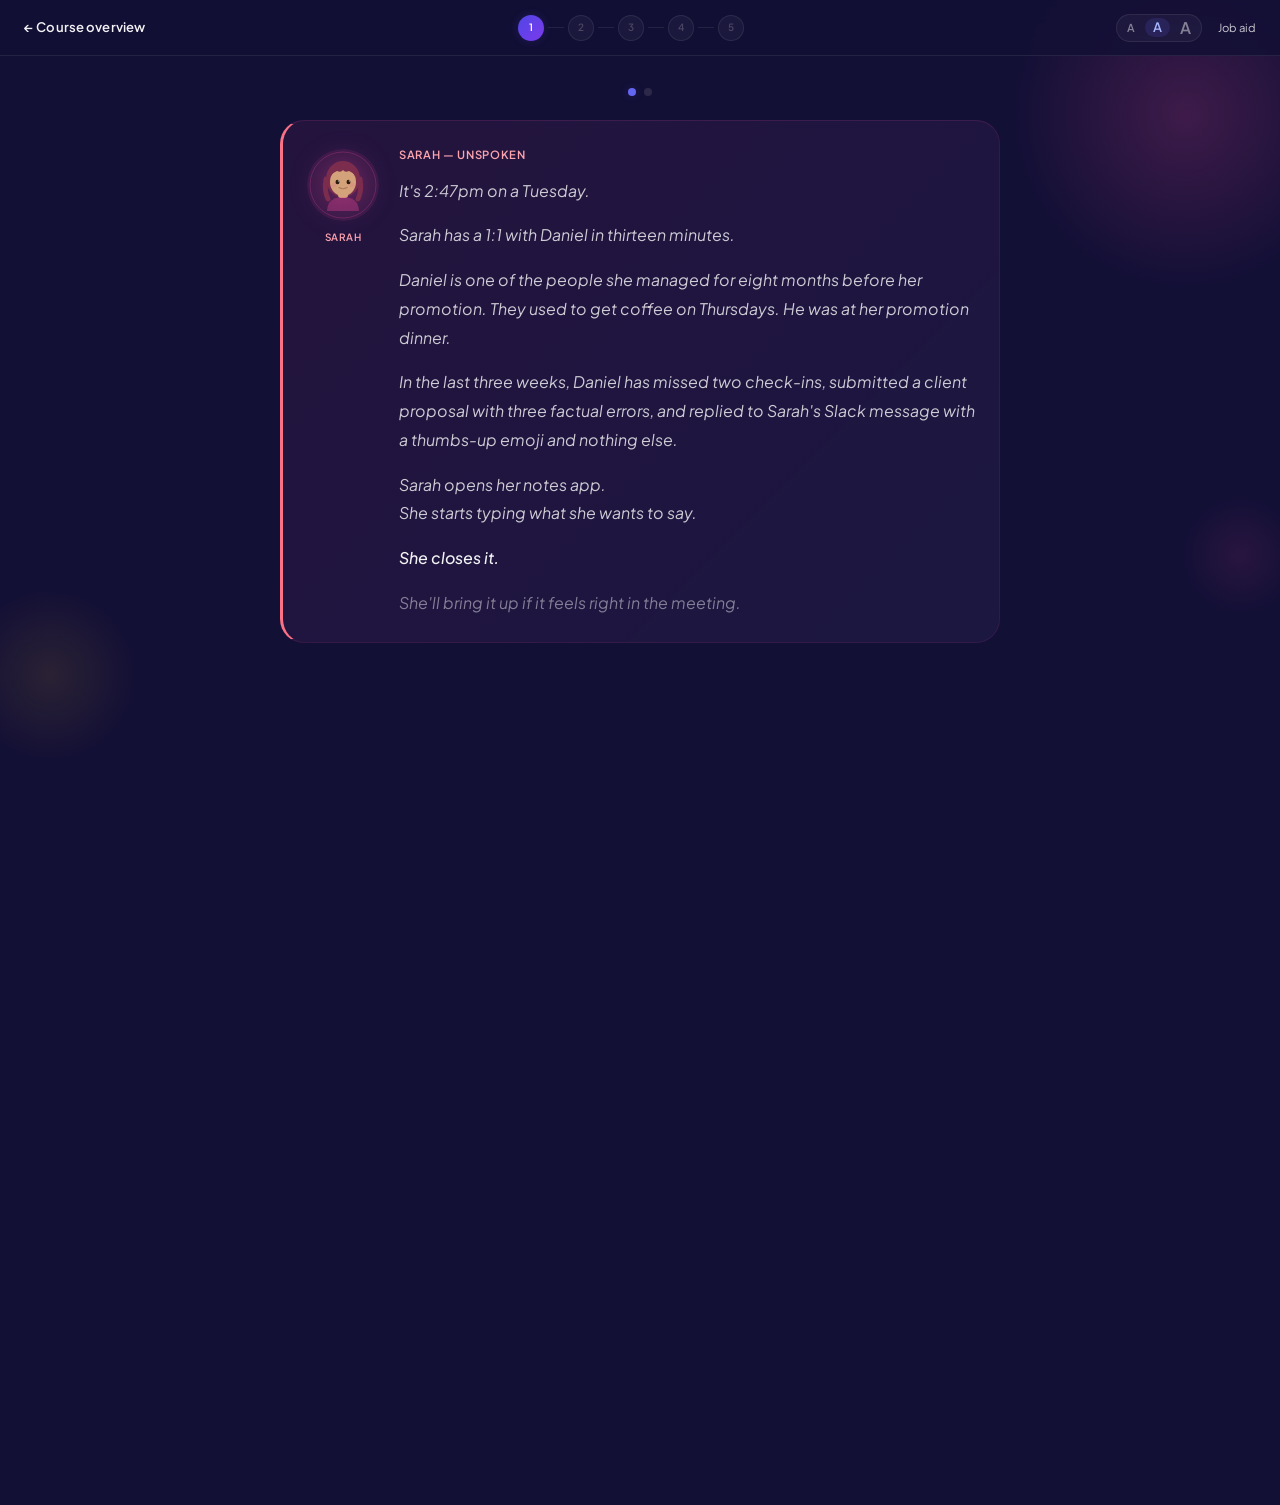
==== stage1.html @ 34601c2c "Initial release — NovaBridge manager course 5-stage e-learning course: The conversation you've been " ====
<!DOCTYPE html>
<html lang="en">
<head>
  <meta charset="UTF-8">
  <meta name="viewport" content="width=device-width, initial-scale=1.0">
  <title>Stage 1 — Recognition · NovaBridge</title>
  <link rel="stylesheet" href="tokens.css">
  <style>
    /* ── Stage 1 layout ── */

    .stage-page {
      position: relative;
      z-index: 1;
      min-height: calc(100vh - var(--nav-height));
      display: flex;
      align-items: center;
      justify-content: center;
      padding: var(--space-8) var(--space-4);
    }

    .stage-container {
      max-width: var(--max-width-course);
      width: 100%;
    }

    /* ── Screens ── */

    .screen { display: none; }
    .screen.active { display: block; }

    /* ── Character scene block ── */

    .char-scene-block {
      display: flex;
      gap: var(--space-5);
      align-items: flex-start;
      margin-bottom: var(--space-8);
    }

    .char-portrait {
      flex-shrink: 0;
      display: flex;
      flex-direction: column;
      align-items: center;
      gap: var(--space-2);
      padding-top: var(--space-1);
    }

    .char-portrait svg {
      filter: drop-shadow(0 0 12px var(--char-glow, rgba(99,102,241,0.3)));
    }

    .char-name-tag {
      font-size: 10px;
      font-weight: var(--weight-semi);
      letter-spacing: 0.06em;
      text-transform: uppercase;
    }

    .char-name-tag--sarah { color: var(--rose-300); }
    .char-name-tag--marcus { color: var(--indigo-300); }
    .char-name-tag--amara { color: var(--cyan-300); }

    .char-scene-text {
      flex: 1;
      min-width: 0;
    }

    /* ── Scene text ── */

    .scene { margin-bottom: var(--space-8); }

    /* ── Narrative card — shared base ── */

    .narrative-card {
      border-radius: var(--radius-lg);
      padding: var(--space-5) var(--space-6);
      margin-bottom: var(--space-8);
    }

    .narrative-card__label {
      display: block;
      font-size: var(--text-xs);
      font-weight: var(--weight-semi);
      letter-spacing: 0.06em;
      text-transform: uppercase;
      margin-bottom: var(--space-3);
    }

    /* ── Interiority — coral accent, italic ── */
    /* When standalone (not on a char-card), apply full coral treatment */

    .narrative-card--interior:not(.char-card) {
      background: rgba(236,72,153,0.06);
      border: 1px solid rgba(236,72,153,0.10);
      border-left: 3px solid var(--rose-400);
    }

    /* When on a char-card, the card already provides background + border */

    .narrative-card--interior .narrative-card__label {
      color: var(--rose-300);
    }

    .narrative-card--interior .char-scene-text p,
    .narrative-card--interior > p {
      font-style: italic;
    }

    /* ── Observed — neutral, no coral ── */

    .narrative-card--observed {
      background: rgba(255,255,255,0.03);
      border: 1px solid rgba(255,255,255,0.06);
      border-left: 3px solid rgba(255,255,255,0.10);
    }

    .narrative-card--observed .narrative-card__label {
      color: var(--text-tertiary);
    }

    .scene p,
    .char-scene-text p {
      font-size: var(--text-base);
      color: var(--text-secondary);
      line-height: var(--leading-loose);
      margin-bottom: var(--space-4);
    }

    .scene p:last-child,
    .char-scene-text p:last-child {
      margin-bottom: 0;
    }

    .scene-break {
      width: 40px;
      height: 1px;
      background: var(--border-default);
      border: none;
      margin: var(--space-8) 0;
    }

    .scene-emphasis {
      color: var(--text-primary) !important;
      font-weight: var(--weight-medium);
    }

    .scene-quiet {
      color: var(--text-tertiary) !important;
      font-style: italic;
    }

    /* ── Narration ── */

    .narration {
      text-align: center;
      padding: var(--space-6) 0;
    }

    .narration p {
      font-size: var(--text-md);
      color: var(--text-primary);
      line-height: var(--leading-base);
      max-width: 620px;
      margin: 0 auto var(--space-4);
    }

    .narration p:last-child { margin-bottom: 0; }
    .narration--secondary p { color: var(--text-secondary); }

    /* ── Button area ── */

    .stage-action {
      text-align: center;
      padding-top: var(--space-6);
    }

    /* ── Bridge narration ── */

    .narration-bridge {
      font-size: var(--text-base);
      color: var(--text-secondary);
      margin-bottom: var(--space-6);
    }

    /* ── Name highlights (color-coded) ── */

    .name-highlight { color: var(--indigo-300); font-weight: var(--weight-medium); }
    .name--sarah  { color: var(--rose-300); }
    .name--marcus { color: var(--indigo-300); }
    .name--amara  { color: var(--cyan-300); }

    /* ── Quote ── */

    .scene-quote {
      color: var(--indigo-300) !important;
      font-style: italic;
      padding-left: var(--space-4);
      border-left: 2px solid var(--border-indigo);
    }

    /* ── Fade-in ── */

    .fade-up {
      opacity: 0;
      transform: translateY(12px);
      transition: opacity 0.6s ease, transform 0.6s ease;
    }

    .fade-up.visible {
      opacity: 1;
      transform: translateY(0);
    }

    /* ── Progress dots ── */

    .stage-progress {
      display: flex;
      align-items: center;
      justify-content: center;
      gap: var(--space-2);
      padding-bottom: var(--space-6);
    }

    .stage-dot {
      width: 8px;
      height: 8px;
      border-radius: 50%;
      background: rgba(255, 255, 255, 0.10);
      transition: all var(--transition-base);
    }

    .stage-dot.active {
      background: var(--indigo-500);
      box-shadow: var(--glow-sm);
    }

    .stage-dot.done {
      background: rgba(99, 102, 241, 0.35);
    }

    /* ── Three portraits row (closing narration) ── */

    .trio-row {
      display: flex;
      justify-content: center;
      gap: var(--space-8);
      padding: var(--space-4) 0 var(--space-2);
    }

    .trio-item {
      display: flex;
      flex-direction: column;
      align-items: center;
      gap: var(--space-2);
    }

    .trio-item svg {
      opacity: 0.85;
    }

    /* ── Indent to align with char-scene-text ── */

    .align-text {
      margin-left: calc(72px + var(--space-5)); /* portrait width + gap */
    }

    /* ── Back button ── */

    .btn-back {
      display: inline-flex;
      align-items: center;
      gap: 6px;
      background: none;
      border: none;
      font-family: var(--font);
      font-size: var(--text-sm);
      color: var(--text-tertiary);
      cursor: pointer;
      padding: 4px 0;
      margin-bottom: var(--space-4);
      transition: color var(--transition-fast);
    }

    .btn-back:hover { color: var(--text-secondary); }

    .btn-back svg {
      width: 16px;
      height: 16px;
      stroke: currentColor;
      fill: none;
      stroke-width: 2;
      stroke-linecap: round;
      stroke-linejoin: round;
    }

    /* ── Responsive ── */

    @media (max-width: 480px) {
      .stage-page {
        align-items: flex-start;
        padding-top: var(--space-6);
      }

      .char-scene-block {
        flex-direction: column;
        align-items: center;
        text-align: left;
      }

      .char-portrait {
        padding-top: 0;
        margin-bottom: var(--space-2);
      }

      .trio-row {
        gap: var(--space-5);
      }

      .trio-item svg {
        width: 52px;
        height: 52px;
      }

      .align-text {
        margin-left: 0;
      }
    }
  </style>
</head>
<body>

  <!-- Background orbs -->
  <div class="bg-orbs" data-stage="1">
    <div class="orb orb-1"></div>
    <div class="orb orb-2"></div>
    <div class="orb orb-3"></div>
  </div>

  <!-- Navigation -->
  <nav class="nav">
    <a href="index.html" class="nav-brand nav-link" style="font-size:var(--text-sm);font-weight:var(--weight-semi);color:var(--text-primary);text-decoration:none;">&larr; Course overview</a>
    <div class="progress-nav">
      <div class="prog-dot prog-dot--active">1</div>
      <div class="prog-line"></div>
      <div class="prog-dot prog-dot--upcoming">2</div>
      <div class="prog-line"></div>
      <div class="prog-dot prog-dot--upcoming">3</div>
      <div class="prog-line"></div>
      <div class="prog-dot prog-dot--upcoming">4</div>
      <div class="prog-line"></div>
      <div class="prog-dot prog-dot--upcoming">5</div>
    </div>
    <div style="display:flex;align-items:center;gap:var(--space-4);">
      <div class="text-toggle">
        <button class="text-toggle-btn text-toggle-btn--sm" data-size="text-sm">A</button>
        <button class="text-toggle-btn text-toggle-btn--md" data-size="text-md">A</button>
        <button class="text-toggle-btn text-toggle-btn--lg" data-size="text-lg">A</button>
      </div>
      <a href="job-aid.html" class="nav-link">Job aid</a>
    </div>
  </nav>

  <!-- SVG definitions (hidden) -->
  <svg xmlns="http://www.w3.org/2000/svg" style="display:none;">
    <defs>
      <!-- Sarah — rose/pink, shoulder-length hair, warm -->
      <symbol id="icon-sarah" viewBox="0 0 72 72">
        <circle cx="36" cy="36" r="36" fill="rgba(236,72,153,0.10)"/>
        <circle cx="36" cy="36" r="33" fill="none" stroke="rgba(236,72,153,0.25)" stroke-width="1"/>
        <!-- Hair back -->
        <ellipse cx="36" cy="30" rx="17" ry="18" fill="#7c2d4e"/>
        <!-- Hair sides flowing down -->
        <path d="M19 30 Q17 42 21 50" stroke="#7c2d4e" stroke-width="5" fill="none" stroke-linecap="round"/>
        <path d="M53 30 Q55 42 51 50" stroke="#7c2d4e" stroke-width="5" fill="none" stroke-linecap="round"/>
        <!-- Neck -->
        <rect x="31" y="43" width="10" height="6" rx="3" fill="#d4a27a"/>
        <!-- Shoulders / top -->
        <path d="M22 54 Q26 48 36 48 Q46 48 50 54 Q52 58 52 62 L20 62 Q20 58 22 54Z" fill="rgba(236,72,153,0.35)"/>
        <!-- Face -->
        <ellipse cx="36" cy="33" rx="13" ry="14" fill="#d4a27a"/>
        <!-- Hair front -->
        <path d="M23 28 Q24 18 36 17 Q48 18 49 28 Q47 24 42 22 Q38 24 36 21 Q34 24 30 22 Q25 24 23 28Z" fill="#7c2d4e"/>
        <!-- Eyes -->
        <ellipse cx="30.5" cy="33" rx="2" ry="2.2" fill="#2d1a0e">
          <animate attributeName="ry" values="2.2;0.3;2.2" dur="4s" repeatCount="indefinite" begin="2s"/>
        </ellipse>
        <ellipse cx="41.5" cy="33" rx="2" ry="2.2" fill="#2d1a0e">
          <animate attributeName="ry" values="2.2;0.3;2.2" dur="4s" repeatCount="indefinite" begin="2s"/>
        </ellipse>
        <!-- Eye shine -->
        <circle cx="31.5" cy="32" r="0.8" fill="rgba(255,255,255,0.6)"/>
        <circle cx="42.5" cy="32" r="0.8" fill="rgba(255,255,255,0.6)"/>
        <!-- Subtle smile -->
        <path d="M32 38.5 Q36 41 40 38.5" stroke="#b07a5a" stroke-width="1.2" fill="none" stroke-linecap="round"/>
        <!-- Slight blush -->
        <circle cx="27" cy="36" r="2.5" fill="rgba(236,72,153,0.15)"/>
        <circle cx="45" cy="36" r="2.5" fill="rgba(236,72,153,0.15)"/>
      </symbol>

      <!-- Marcus — indigo, short hair, angular features -->
      <symbol id="icon-marcus" viewBox="0 0 72 72">
        <circle cx="36" cy="36" r="36" fill="rgba(99,102,241,0.18)"/>
        <circle cx="36" cy="36" r="33" fill="none" stroke="rgba(99,102,241,0.40)" stroke-width="1"/>
        <!-- Hair -->
        <path d="M22 28 Q23 16 36 15 Q49 16 50 28 Q50 24 47 21 Q43 18 36 17 Q29 18 25 21 Q22 24 22 28Z" fill="#2d2260"/>
        <ellipse cx="36" cy="24" rx="15" ry="8" fill="#2d2260"/>
        <!-- Neck -->
        <rect x="31" y="44" width="10" height="6" rx="3" fill="#b8956a"/>
        <!-- Shoulders -->
        <path d="M20 54 Q25 48 36 48 Q47 48 52 54 Q54 58 54 62 L18 62 Q18 58 20 54Z" fill="rgba(99,102,241,0.55)"/>
        <!-- Face -->
        <ellipse cx="36" cy="33" rx="14" ry="14.5" fill="#b8956a"/>
        <!-- Hair overlay -->
        <path d="M22 28 Q23 19 36 18 Q49 19 50 28 L50 25 Q49 17 36 16 Q23 17 22 25Z" fill="#2d2260"/>
        <!-- Eyebrows (thicker, more angular) -->
        <path d="M27 29 L33 28.5" stroke="#2d2260" stroke-width="1.5" stroke-linecap="round"/>
        <path d="M39 28.5 L45 29" stroke="#2d2260" stroke-width="1.5" stroke-linecap="round"/>
        <!-- Eyes -->
        <ellipse cx="30" cy="33" rx="2.2" ry="2.2" fill="#1a1230">
          <animate attributeName="ry" values="2.2;0.3;2.2" dur="5s" repeatCount="indefinite" begin="3s"/>
        </ellipse>
        <ellipse cx="42" cy="33" rx="2.2" ry="2.2" fill="#1a1230">
          <animate attributeName="ry" values="2.2;0.3;2.2" dur="5s" repeatCount="indefinite" begin="3s"/>
        </ellipse>
        <!-- Eye shine -->
        <circle cx="31" cy="32" r="0.8" fill="rgba(255,255,255,0.6)"/>
        <circle cx="43" cy="32" r="0.8" fill="rgba(255,255,255,0.6)"/>
        <!-- Neutral mouth -->
        <path d="M32 39.5 Q36 40.5 40 39.5" stroke="#8a6a45" stroke-width="1.2" fill="none" stroke-linecap="round"/>
        <!-- Glasses -->
        <rect x="26" y="30" width="9" height="7" rx="3" fill="none" stroke="rgba(165,180,252,0.75)" stroke-width="0.8"/>
        <rect x="37" y="30" width="9" height="7" rx="3" fill="none" stroke="rgba(165,180,252,0.75)" stroke-width="0.8"/>
        <line x1="35" y1="33" x2="37" y2="33" stroke="rgba(165,180,252,0.6)" stroke-width="0.6"/>
      </symbol>

      <!-- Amara — cyan/teal, headwrap, composed -->
      <symbol id="icon-amara" viewBox="0 0 72 72">
        <circle cx="36" cy="36" r="36" fill="rgba(6,182,212,0.18)"/>
        <circle cx="36" cy="36" r="33" fill="none" stroke="rgba(6,182,212,0.40)" stroke-width="1"/>
        <!-- Headwrap -->
        <path d="M20 30 Q21 14 36 13 Q51 14 52 30 L52 27 Q51 15 36 14 Q21 15 20 27Z" fill="#0ea5c2"/>
        <ellipse cx="36" cy="24" rx="17" ry="10" fill="#0ea5c2"/>
        <!-- Wrap folds detail -->
        <path d="M24 20 Q30 18 36 20 Q42 18 48 20" stroke="rgba(255,255,255,0.20)" stroke-width="0.8" fill="none"/>
        <path d="M22 24 Q30 21 36 23 Q42 21 50 24" stroke="rgba(255,255,255,0.14)" stroke-width="0.8" fill="none"/>
        <!-- Wrap knot accent -->
        <circle cx="44" cy="19" r="2.5" fill="#14b8a6"/>
        <circle cx="44" cy="19" r="1.5" fill="#0ea5c2"/>
        <!-- Neck -->
        <rect x="31" y="44" width="10" height="6" rx="3" fill="#8b5e3c"/>
        <!-- Shoulders -->
        <path d="M21 54 Q26 48 36 48 Q46 48 51 54 Q53 58 53 62 L19 62 Q19 58 21 54Z" fill="rgba(6,182,212,0.50)"/>
        <!-- Earrings -->
        <circle cx="21.5" cy="36" r="1.5" fill="rgba(251,191,36,0.8)"/>
        <circle cx="50.5" cy="36" r="1.5" fill="rgba(251,191,36,0.8)"/>
        <!-- Face -->
        <ellipse cx="36" cy="34" rx="13.5" ry="13" fill="#8b5e3c"/>
        <!-- Eyes -->
        <ellipse cx="30.5" cy="34" rx="2" ry="2.3" fill="#1a0e06">
          <animate attributeName="ry" values="2.3;0.3;2.3" dur="4.5s" repeatCount="indefinite" begin="1.5s"/>
        </ellipse>
        <ellipse cx="41.5" cy="34" rx="2" ry="2.3" fill="#1a0e06">
          <animate attributeName="ry" values="2.3;0.3;2.3" dur="4.5s" repeatCount="indefinite" begin="1.5s"/>
        </ellipse>
        <!-- Eye shine -->
        <circle cx="31.5" cy="33" r="0.8" fill="rgba(255,255,255,0.65)"/>
        <circle cx="42.5" cy="33" r="0.8" fill="rgba(255,255,255,0.65)"/>
        <!-- Composed expression -->
        <path d="M33 40 Q36 41 39 40" stroke="#6b4528" stroke-width="1.2" fill="none" stroke-linecap="round"/>
      </symbol>
    </defs>
  </svg>

  <main class="stage-page">
    <div class="stage-container">

      <!-- ============================================
           SCREEN 1.1 — Sarah's scene
           ============================================ -->
      <div class="screen active" id="screen-1-1">

        <div class="stage-progress">
          <div class="stage-dot active"></div>
          <div class="stage-dot"></div>
        </div>

        <!-- Scene 1: Before the meeting — with Sarah portrait -->
        <div class="char-scene-block char-card char-card--sarah narrative-card--interior fade-up" id="s1-scene1">
          <div class="char-portrait" style="--char-glow:rgba(236,72,153,0.3);">
            <svg width="72" height="72"><use href="#icon-sarah"/></svg>
            <span class="char-name-tag char-name-tag--sarah">Sarah</span>
          </div>
          <div class="char-scene-text">
            <span class="narrative-card__label">Sarah — unspoken</span>
            <p>It's 2:47pm on a Tuesday.</p>

            <p>Sarah has a 1:1 with Daniel in thirteen minutes.</p>

            <p>Daniel is one of the people she managed for eight months before
            her promotion. They used to get coffee on Thursdays.
            He was at her promotion dinner.</p>

            <p>In the last three weeks, Daniel has missed two check-ins,
            submitted a client proposal with three factual errors,
            and replied to Sarah's Slack message with a thumbs-up emoji
            and nothing else.</p>

            <p>Sarah opens her notes app.<br>
            She starts typing what she wants to say.</p>

            <p class="scene-emphasis">She closes it.</p>

            <p class="scene-quiet">She'll bring it up if it feels right in the meeting.</p>
          </div>
        </div>

        <hr class="scene-break fade-up" id="s1-break1">

        <!-- Scene 2: The meeting (observed) -->
        <div class="scene fade-up narrative-card narrative-card--observed" id="s1-scene2">
          <span class="narrative-card__label">Observed</span>
          <p>The meeting starts. Daniel looks tired.<br>
          Sarah asks how the Henderson proposal is coming along.<br>
          Daniel says fine.<br>
          Sarah asks about his workload.<br>
          Daniel says manageable.<br>
          Sarah says great, keep her posted.</p>

          <p>The meeting ends at 3:14.<br>
          Sarah marks it complete in her calendar.</p>
        </div>

        <div class="typo-moment fade-up" id="s1-typo">
          <div class="typo-moment-text typo-moment-text--rose">She did not bring it up.</div>
        </div>

        <!-- Narration + CTA -->
        <div class="narration fade-up" id="s1-narration1">
          <p>If you recognized something in that &mdash; you're in the right place.</p>
        </div>

        <div class="stage-action fade-up" id="s1-cta1">
          <button class="btn btn--primary" id="btn-keep-going">
            That's familiar. Keep going &rarr;
            <span class="btn-pulse-ring"></span>
          </button>
        </div>
      </div>

      <!-- ============================================
           SCREEN 1.2 — Marcus and Amara
           ============================================ -->
      <div class="screen" id="screen-1-2">

        <button class="btn-back" id="btn-back">
          <svg viewBox="0 0 24 24"><polyline points="15 18 9 12 15 6"/></svg>
          Back to Sarah's story
        </button>

        <div class="stage-progress">
          <div class="stage-dot done"></div>
          <div class="stage-dot active"></div>
        </div>

        <!-- Bridge narration -->
        <div class="narration-bridge fade-up" id="s2-bridge">
          <p style="color:var(--text-secondary);font-size:var(--text-base);">Sarah isn't the only one.</p>
        </div>

        <hr class="scene-break fade-up" id="s2-break0">

        <!-- Marcus scene — with portrait -->
        <div class="char-scene-block char-card char-card--marcus fade-up" id="s2-marcus">
          <div class="char-portrait" style="--char-glow:rgba(99,102,241,0.3);">
            <svg width="72" height="72"><use href="#icon-marcus"/></svg>
            <span class="char-name-tag char-name-tag--marcus">Marcus</span>
          </div>
          <div class="char-scene-text">
            <p><span class="name-highlight name--marcus">Marcus</span> was promoted to tech lead six months ago
            after five years as the strongest engineer on the team.</p>

            <p>He noticed that one of his developers, Jin, had been
            submitting code with increasing errors over the past month.
            Not critical errors. Just more than before.</p>

            <p>Marcus figured Jin would sort it out.<br>
            That's what Marcus would have done.</p>

            <p>He mentioned it once, loosely, in a group standup:</p>
            <p class="scene-quote">"Let's all make sure we're reviewing before we push."</p>

            <p>Jin nodded along with everyone else.</p>
          </div>
        </div>

        <div class="typo-moment fade-up" id="s2-typo-marcus">
          <div class="typo-moment-text typo-moment-text--indigo">The errors continued.</div>
        </div>

        <hr class="scene-break fade-up" id="s2-break1">

        <!-- Amara scene — with portrait -->
        <div class="char-scene-block char-card char-card--amara fade-up" id="s2-amara">
          <div class="char-portrait" style="--char-glow:rgba(6,182,212,0.3);">
            <svg width="72" height="72"><use href="#icon-amara"/></svg>
            <span class="char-name-tag char-name-tag--amara">Amara</span>
          </div>
          <div class="char-scene-text">
            <p><span class="name-highlight name--amara">Amara</span> manages a six-person operations team.
            Her own manager, David, is known for keeping things smooth.</p>

            <p>In two years, Amara has never seen David address a performance
            issue directly. She has seen three people quietly moved to
            different teams. She has seen one person managed out over
            the course of nine months without a single direct conversation.</p>

            <p>When one of Amara's team members started missing deadlines,
            Amara's first instinct was to redistribute the work quietly.
            The same way David would.</p>

            <p class="scene-quiet">It felt like the professional thing to do.</p>
          </div>
        </div>

        <hr class="scene-break fade-up" id="s2-break2">

        <!-- Three portraits together -->
        <div class="trio-row fade-up" id="s2-trio">
          <div class="trio-item">
            <svg width="56" height="56"><use href="#icon-sarah"/></svg>
            <span class="char-name-tag char-name-tag--sarah">Sarah</span>
          </div>
          <div class="trio-item">
            <svg width="56" height="56"><use href="#icon-marcus"/></svg>
            <span class="char-name-tag char-name-tag--marcus">Marcus</span>
          </div>
          <div class="trio-item">
            <svg width="56" height="56"><use href="#icon-amara"/></svg>
            <span class="char-name-tag char-name-tag--amara">Amara</span>
          </div>
        </div>

        <!-- Closing narration -->
        <div class="narration fade-up" id="s2-narration1">
          <p>Three different managers.<br>
          Three different reasons for the same choice.</p>
          <p>None of them are bad at their jobs.<br>
          All of them are sitting on a conversation
          that isn't getting easier with time.</p>
        </div>

        <div class="narration narration--secondary fade-up" id="s2-narration2">
          <p>Before we give you a framework or a script &mdash;
          we want to make sure you understand why this is actually hard.</p>
          <p>Not the surface reason.<br>
          The real one.</p>
        </div>

        <div class="stage-action fade-up" id="s2-cta">
          <button class="btn btn--primary" id="btn-show-me">
            Show me &rarr;
            <span class="btn-pulse-ring"></span>
          </button>
        </div>
      </div>

    </div>
  </main>

  <script src="text-size.js"></script>
  <script src="tracker.js"></script>
  <script src="onaa-ref.js"></script>
  <script>
    NBTracker.stageReached(1);

    function revealSequence(ids, baseDelay, interval) {
      ids.forEach((id, i) => {
        setTimeout(() => {
          document.getElementById(id).classList.add('visible');
        }, baseDelay + i * interval);
      });
    }

    document.addEventListener('DOMContentLoaded', () => {
      revealSequence(['s1-scene1'], 200, 0);
      revealSequence(['s1-break1', 's1-scene2'], 1200, 600);
      revealSequence(['s1-typo'], 3000, 0);
      revealSequence(['s1-narration1'], 5000, 0);
      revealSequence(['s1-cta1'], 6200, 0);
    });

    document.getElementById('btn-keep-going').addEventListener('click', () => {
      document.getElementById('screen-1-1').classList.remove('active');
      document.getElementById('screen-1-2').classList.add('active');
      window.scrollTo({ top: 0, behavior: 'smooth' });

      setTimeout(() => {
        revealSequence(['s2-bridge', 's2-break0', 's2-marcus'], 200, 700);
        revealSequence(['s2-typo-marcus'], 2400, 0);
        revealSequence(['s2-break1', 's2-amara'], 3400, 700);
        revealSequence(['s2-break2', 's2-trio', 's2-narration1', 's2-narration2', 's2-cta'], 5500, 550);
      }, 100);
    });

    document.getElementById('btn-back').addEventListener('click', () => {
      document.getElementById('screen-1-2').classList.remove('active');
      document.getElementById('screen-1-1').classList.add('active');
      window.scrollTo({ top: 0, behavior: 'smooth' });
    });

    document.getElementById('btn-show-me').addEventListener('click', () => {
      window.location.href = 'stage2.html';
    });
  </script>

</body>
</html>
---- tokens.css ----
/* ============================================================
   NovaBridge Manager Program — Design Tokens
   Full dark theme · indigo/violet primary · rose accent
   Use this file as the single source of truth for ALL styles.
   Every component file imports this. Never hardcode colors.
   ============================================================ */

/* ── Fonts ── */
@import url('https://fonts.googleapis.com/css2?family=Plus+Jakarta+Sans:wght@400;500;600&display=swap');

/* ── Root tokens ── */
:root {

  /* Background layers — deepest to surface */
  --bg-deep:        #131036;   /* page background */
  --bg-mid:         #1a1745;   /* section background */
  --bg-surface:     #222060;   /* card background */
  --bg-raised:      #2b2872;   /* elevated card, hover state */
  --bg-glass:       rgba(255, 255, 255, 0.06);  /* glass card */
  --bg-glass-mid:   rgba(255, 255, 255, 0.08);  /* mid-elevation */
  --bg-glass-high:  rgba(255, 255, 255, 0.11);  /* high-elevation */
  --bg-glass-hover: rgba(255, 255, 255, 0.10);

  /* Primary — indigo to violet */
  --indigo-300: #a5b4fc;
  --indigo-400: #818cf8;
  --indigo-500: #6366f1;
  --indigo-600: #4f46e5;
  --indigo-700: #4338ca;
  --violet-400: #a78bfa;
  --violet-500: #8b5cf6;
  --violet-600: #7c3aed;
  --violet-700: #6d28d9;

  /* Accent — rose pink (emotional moments, Priya, reflection) */
  --rose-300:  #fda4af;
  --rose-400:  #fb7185;
  --rose-500:  #f43f5e;
  --pink-300:  #f9a8d4;
  --pink-400:  #f472b6;
  --pink-500:  #ec4899;
  --pink-600:  #db2777;

  /* Spark — cyan (typing indicator, highlights, small accents) */
  --cyan-300: #67e8f9;
  --cyan-400: #22d3ee;
  --cyan-500: #06b6d4;

  /* Gold — achievement moments, skin tones, warm highlights */
  --gold-300: #fcd34d;
  --gold-400: #fbbf24;
  --gold-500: #f59e0b;

  /* Text */
  --text-primary:   rgba(255, 255, 255, 0.95);
  --text-secondary: rgba(255, 255, 255, 0.78);
  --text-tertiary:  rgba(255, 255, 255, 0.45);
  --text-hint:      rgba(255, 255, 255, 0.20);

  /* Borders */
  --border-subtle:   rgba(255, 255, 255, 0.08);
  --border-default:  rgba(255, 255, 255, 0.12);
  --border-medium:   rgba(255, 255, 255, 0.16);
  --border-indigo:   rgba(99, 102, 241, 0.30);
  --border-pink:     rgba(236, 72, 153, 0.25);
  --border-cyan:     rgba(6, 182, 212, 0.25);

  /* Gradients */
  --grad-primary:     linear-gradient(135deg, #4f46e5, #7c3aed);
  --grad-primary-alt: linear-gradient(135deg, #6366f1, #a855f7);
  --grad-pink:        linear-gradient(135deg, #ec4899, #8b5cf6);
  --grad-surface:     linear-gradient(135deg, rgba(79,70,229,0.15), rgba(139,92,246,0.10));
  --grad-rose:        linear-gradient(135deg, rgba(236,72,153,0.12), rgba(167,139,250,0.10));
  --grad-cyan-glow:   radial-gradient(circle, rgba(6,182,212,0.15), transparent 70%);

  /* Border radius — heavily rounded as per design */
  --radius-sm:   8px;
  --radius-md:   12px;
  --radius-lg:   18px;    /* cards */
  --radius-xl:   24px;    /* large cards, modals */
  --radius-pill: 9999px;  /* pills, tags, progress dots */
  --radius-char: 50%;     /* character avatars */

  /* Spacing scale */
  --space-1:  4px;
  --space-2:  8px;
  --space-3:  12px;
  --space-4:  16px;
  --space-5:  20px;
  --space-6:  24px;
  --space-8:  32px;
  --space-10: 40px;
  --space-12: 48px;

  /* Typography */
  --font:          'Plus Jakarta Sans', system-ui, sans-serif;
  --text-xs:       0.75rem;
  --text-sm:       0.875rem;
  --text-base:     1.065rem;
  --text-md:       1.19rem;
  --text-lg:       1.375rem;
  --text-xl:       1.73rem;
  --text-2xl:      2.125rem;
  --text-3xl:      2.65rem;
  --weight-normal: 400;
  --weight-medium: 500;
  --weight-semi:   600;
  --leading-tight: 1.3;
  --leading-base:  1.75;
  --leading-loose: 1.8;

  /* Transitions */
  --transition-fast:   120ms ease;
  --transition-base:   200ms ease;
  --transition-slow:   350ms ease;
  --transition-spring: 400ms cubic-bezier(0.34, 1.56, 0.64, 1);

  /* Shadows — glow-based, no hard drop shadows */
  --glow-indigo: 0 0 20px rgba(79, 70, 229, 0.35);
  --glow-pink:   0 0 20px rgba(236, 72, 153, 0.25);
  --glow-cyan:   0 0 12px rgba(6, 182, 212, 0.30);
  --glow-sm:     0 0 10px rgba(79, 70, 229, 0.20);

  /* Layout */
  --max-width-course: 720px;   /* sim and module content */
  --max-width-wide:   860px;   /* intro page, wider layouts */
  --nav-height:       56px;
}

/* ============================================================
   Base reset and global styles
   ============================================================ */

*, *::before, *::after {
  box-sizing: border-box;
  margin: 0;
  padding: 0;
}

html {
  font-size: 16px;
  scroll-behavior: smooth;
  -webkit-font-smoothing: antialiased;
  -moz-osx-font-smoothing: grayscale;
}

body {
  font-family: var(--font);
  background-color: var(--bg-deep);
  color: var(--text-primary);
  font-size: var(--text-base);
  line-height: var(--leading-base);
  min-height: 100vh;
  overflow-x: hidden;
}

/* ============================================================
   Background decoration layer
   Floating orbs — add to body or page wrapper
   ============================================================ */

.bg-orbs {
  position: fixed;
  inset: 0;
  pointer-events: none;
  z-index: 0;
  overflow: hidden;
}

.orb {
  position: absolute;
  border-radius: 50%;
  pointer-events: none;
}

.orb-1 {
  width: 300px;
  height: 300px;
  background: radial-gradient(circle, rgba(79, 70, 229, 0.22), transparent 70%);
  top: -80px;
  right: -60px;
  animation: orb-drift 10s ease-in-out infinite;
}

.orb-2 {
  width: 200px;
  height: 200px;
  background: radial-gradient(circle, rgba(236, 72, 153, 0.18), transparent 70%);
  bottom: 10%;
  left: -60px;
  animation: orb-drift 14s ease-in-out infinite 1s;
}

.orb-3 {
  width: 150px;
  height: 150px;
  background: radial-gradient(circle, rgba(6, 182, 212, 0.16), transparent 70%);
  top: 40%;
  right: -30px;
  animation: orb-drift 11s ease-in-out infinite 2s;
}

/* ── Stage-specific orb overrides ── */

/* Intro — default indigo/pink/cyan, no override needed */

/* Stage 1 — warm rose, Sarah's emotional tone */
.bg-orbs[data-stage="1"] .orb-1 {
  background: radial-gradient(circle, rgba(236, 72, 153, 0.20), transparent 70%);
  width: 350px; height: 350px;
  top: -60px; right: -80px;
}
.bg-orbs[data-stage="1"] .orb-2 {
  background: radial-gradient(circle, rgba(251, 191, 36, 0.10), transparent 70%);
  width: 180px; height: 180px;
  bottom: 15%; left: -40px;
}
.bg-orbs[data-stage="1"] .orb-3 {
  background: radial-gradient(circle, rgba(236, 72, 153, 0.10), transparent 70%);
  width: 120px; height: 120px;
  top: 55%; right: -20px;
}

/* Stage 2 — mixed, self-diagnostic, warmer overall */
.bg-orbs[data-stage="2"] .orb-1 {
  background: radial-gradient(circle, rgba(236, 72, 153, 0.16), transparent 70%);
  width: 280px; height: 280px;
  top: -40px; right: -100px;
}
.bg-orbs[data-stage="2"] .orb-2 {
  background: radial-gradient(circle, rgba(99, 102, 241, 0.14), transparent 70%);
  width: 240px; height: 240px;
  bottom: 5%; left: -80px;
}
.bg-orbs[data-stage="2"] .orb-3 {
  background: radial-gradient(circle, rgba(6, 182, 212, 0.12), transparent 70%);
  width: 160px; height: 160px;
  top: 30%; right: -50px;
}

/* Stage 3 — indigo dominant, framework/clarity */
.bg-orbs[data-stage="3"] .orb-1 {
  background: radial-gradient(circle, rgba(99, 102, 241, 0.25), transparent 70%);
  width: 320px; height: 320px;
  top: -60px; right: -40px;
}
.bg-orbs[data-stage="3"] .orb-2 {
  background: radial-gradient(circle, rgba(139, 92, 246, 0.14), transparent 70%);
  width: 220px; height: 220px;
  bottom: 8%; left: -60px;
}
.bg-orbs[data-stage="3"] .orb-3 {
  background: radial-gradient(circle, rgba(99, 102, 241, 0.10), transparent 70%);
  width: 140px; height: 140px;
  top: 50%; right: -30px;
}

/* Stage 4 — focused, dimmed, simulation tension */
.bg-orbs[data-stage="4"] .orb-1 {
  background: radial-gradient(circle, rgba(79, 70, 229, 0.10), transparent 70%);
  width: 250px; height: 250px;
  top: -80px; right: -60px;
}
.bg-orbs[data-stage="4"] .orb-2 {
  background: radial-gradient(circle, rgba(236, 72, 153, 0.06), transparent 70%);
  width: 150px; height: 150px;
  bottom: 12%; left: -50px;
}
.bg-orbs[data-stage="4"] .orb-3 {
  background: radial-gradient(circle, rgba(6, 182, 212, 0.05), transparent 70%);
  width: 100px; height: 100px;
  top: 45%; right: -20px;
}

/* Stage 5 — warm gold/indigo, forward-looking, hopeful */
.bg-orbs[data-stage="5"] .orb-1 {
  background: radial-gradient(circle, rgba(251, 191, 36, 0.14), transparent 70%);
  width: 300px; height: 300px;
  top: -50px; right: -70px;
}
.bg-orbs[data-stage="5"] .orb-2 {
  background: radial-gradient(circle, rgba(99, 102, 241, 0.16), transparent 70%);
  width: 260px; height: 260px;
  bottom: 5%; left: -70px;
}
.bg-orbs[data-stage="5"] .orb-3 {
  background: radial-gradient(circle, rgba(251, 191, 36, 0.08), transparent 70%);
  width: 130px; height: 130px;
  top: 35%; right: -40px;
}

/* Job aid — clean, subtle, tool-like */
.bg-orbs[data-stage="aid"] .orb-1 {
  background: radial-gradient(circle, rgba(99, 102, 241, 0.12), transparent 70%);
  width: 250px; height: 250px;
  top: -80px; right: -60px;
}
.bg-orbs[data-stage="aid"] .orb-2 {
  background: radial-gradient(circle, rgba(6, 182, 212, 0.08), transparent 70%);
  width: 160px; height: 160px;
  bottom: 10%; left: -50px;
}
.bg-orbs[data-stage="aid"] .orb-3 {
  background: radial-gradient(circle, rgba(99, 102, 241, 0.06), transparent 70%);
  width: 100px; height: 100px;
  top: 50%; right: -20px;
}

/* ============================================================
   Navigation
   ============================================================ */

.nav {
  height: var(--nav-height);
  display: flex;
  align-items: center;
  justify-content: space-between;
  padding: 0 var(--space-6);
  border-bottom: 1px solid var(--border-subtle);
  background: rgba(19, 16, 54, 0.85);
  backdrop-filter: blur(12px);
  position: sticky;
  top: 0;
  z-index: 100;
}

.nav-brand {
  font-size: var(--text-sm);
  font-weight: var(--weight-semi);
  color: var(--text-primary);
  letter-spacing: 0.01em;
}

.nav-link {
  font-size: var(--text-xs);
  color: var(--text-secondary);
  text-decoration: none;
  transition: color var(--transition-fast);
}

.nav-link:hover { color: var(--indigo-300); }

/* Progress dots */
.progress-nav {
  display: flex;
  align-items: center;
  gap: var(--space-1);
}

.prog-dot {
  width: 26px;
  height: 26px;
  border-radius: var(--radius-pill);
  display: flex;
  align-items: center;
  justify-content: center;
  font-size: 10px;
  font-weight: var(--weight-semi);
  transition: all var(--transition-base);
  flex-shrink: 0;
}

.prog-dot--done {
  background: rgba(99, 102, 241, 0.20);
  color: var(--indigo-300);
  border: 1px solid var(--border-indigo);
}

.prog-dot--active {
  background: var(--grad-primary);
  color: #fff;
  box-shadow: var(--glow-sm);
}

.prog-dot--upcoming {
  background: rgba(255, 255, 255, 0.04);
  color: var(--text-hint);
  border: 1px solid var(--border-subtle);
}

.prog-line {
  width: 16px;
  height: 1px;
  background: var(--border-subtle);
}

/* ============================================================
   Layout wrappers
   ============================================================ */

.page {
  position: relative;
  z-index: 1;
  padding: var(--space-8) var(--space-4);
}

.container {
  max-width: var(--max-width-course);
  margin: 0 auto;
  width: 100%;
}

.container--wide {
  max-width: var(--max-width-wide);
  margin: 0 auto;
  width: 100%;
}

/* ============================================================
   Cards
   ============================================================ */

/* Default glass card */
.card {
  background: var(--bg-glass);
  border: 1px solid var(--border-default);
  border-radius: var(--radius-lg);
  padding: var(--space-4) var(--space-5);
}

/* Indigo-tinted card — framework steps, key concepts */
.card--indigo {
  background: var(--grad-surface);
  border: 1px solid var(--border-indigo);
  border-radius: var(--radius-lg);
  padding: var(--space-4) var(--space-5);
}

/* Rose-tinted card — emotional moments, reflection, commitment */
.card--rose {
  background: var(--grad-rose);
  border: 1px solid var(--border-pink);
  border-radius: var(--radius-lg);
  padding: var(--space-4) var(--space-5);
}

/* Cyan-tinted card — Amara scenes */
.card--cyan {
  background: linear-gradient(135deg, rgba(6,182,212,0.12), rgba(34,211,238,0.08));
  border: 1px solid var(--border-cyan);
  border-radius: var(--radius-lg);
  padding: var(--space-4) var(--space-5);
}

/* ── Character scene cards ── */

.char-card {
  border-radius: var(--radius-xl);
  padding: var(--space-6) var(--space-6);
  border-left: 3px solid;
}

.char-card--sarah {
  background: linear-gradient(135deg, rgba(236,72,153,0.08), rgba(167,139,250,0.06));
  border-color: var(--rose-400);
  border-top: 1px solid rgba(236,72,153,0.15);
  border-right: 1px solid rgba(236,72,153,0.10);
  border-bottom: 1px solid rgba(236,72,153,0.10);
}

.char-card--marcus {
  background: linear-gradient(135deg, rgba(99,102,241,0.10), rgba(139,92,246,0.06));
  border-color: var(--indigo-400);
  border-top: 1px solid rgba(99,102,241,0.18);
  border-right: 1px solid rgba(99,102,241,0.12);
  border-bottom: 1px solid rgba(99,102,241,0.12);
}

.char-card--amara {
  background: linear-gradient(135deg, rgba(6,182,212,0.10), rgba(34,211,238,0.06));
  border-color: var(--cyan-400);
  border-top: 1px solid rgba(6,182,212,0.18);
  border-right: 1px solid rgba(6,182,212,0.12);
  border-bottom: 1px solid rgba(6,182,212,0.12);
}

/* Sim card — white-ish surface inside chat */
.card--sim {
  background: rgba(255, 255, 255, 0.03);
  border: 1px solid var(--border-subtle);
  border-radius: var(--radius-xl);
  overflow: hidden;
}

/* ============================================================
   Typography
   ============================================================ */

.text-label {
  font-size: 10px;
  font-weight: var(--weight-semi);
  letter-spacing: 0.07em;
  text-transform: uppercase;
  color: var(--text-tertiary);
}

.text-label--indigo { color: var(--indigo-400); }
.text-label--pink   { color: var(--pink-300); }
.text-label--cyan   { color: var(--cyan-300); }
.text-label--gold   { color: var(--gold-300); }

.heading-xl {
  font-size: var(--text-3xl);
  font-weight: var(--weight-semi);
  line-height: var(--leading-tight);
  color: var(--text-primary);
}

.heading-lg {
  font-size: var(--text-2xl);
  font-weight: var(--weight-semi);
  line-height: var(--leading-tight);
  color: var(--text-primary);
}

.heading-md {
  font-size: var(--text-xl);
  font-weight: var(--weight-medium);
  line-height: var(--leading-tight);
  color: var(--text-primary);
}

.heading-sm {
  font-size: var(--text-md);
  font-weight: var(--weight-medium);
  color: var(--text-primary);
}

.body {
  font-size: var(--text-base);
  line-height: var(--leading-base);
  color: var(--text-secondary);
}

.body--primary { color: var(--text-primary); }
.body--sm      { font-size: var(--text-sm); }

/* ============================================================
   Buttons
   ============================================================ */

.btn {
  display: inline-flex;
  align-items: center;
  justify-content: center;
  gap: var(--space-2);
  border: none;
  border-radius: var(--radius-md);
  font-family: var(--font);
  font-weight: var(--weight-semi);
  cursor: pointer;
  transition: all var(--transition-base);
  white-space: nowrap;
  position: relative;
  overflow: hidden;
}

/* Primary — gradient indigo/violet */
.btn--primary {
  background: var(--grad-primary);
  color: #fff;
  font-size: var(--text-sm);
  padding: 12px 24px;
  border-radius: var(--radius-md);
  box-shadow: var(--glow-sm);
}

.btn--primary:hover {
  background: var(--grad-primary-alt);
  box-shadow: var(--glow-indigo);
  transform: translateY(-1px);
}

.btn--primary:active { transform: scale(0.98); }

.btn--primary:disabled, .btn--primary.btn-disabled {
  opacity: 0.3;
  pointer-events: none;
  box-shadow: none;
}

/* Full width variant */
.btn--full { width: 100%; }

/* Ghost — transparent with border */
.btn--ghost {
  background: rgba(255, 255, 255, 0.05);
  color: var(--text-secondary);
  border: 1px solid var(--border-default);
  font-size: var(--text-sm);
  padding: 10px 20px;
  border-radius: var(--radius-md);
}

.btn--ghost:hover {
  background: rgba(255, 255, 255, 0.08);
  color: var(--text-primary);
  border-color: var(--border-medium);
}

/* Pulse ring — use on primary CTAs */
.btn-pulse-ring {
  position: absolute;
  inset: 0;
  border-radius: inherit;
  border: 2px solid rgba(99, 102, 241, 0.5);
  animation: pulse-ring 2.2s ease-out infinite;
  pointer-events: none;
}

/* ============================================================
   Tags and pills
   ============================================================ */

.tag {
  display: inline-block;
  font-size: 10px;
  font-weight: var(--weight-semi);
  letter-spacing: 0.03em;
  padding: 3px 10px;
  border-radius: var(--radius-pill);
  border: 1px solid transparent;
}

.tag--indigo {
  background: rgba(99, 102, 241, 0.15);
  color: var(--indigo-300);
  border-color: var(--border-indigo);
}

.tag--pink {
  background: rgba(236, 72, 153, 0.12);
  color: var(--pink-300);
  border-color: var(--border-pink);
}

.tag--cyan {
  background: rgba(6, 182, 212, 0.12);
  color: var(--cyan-300);
  border-color: var(--border-cyan);
}

.tag--gold {
  background: rgba(251, 191, 36, 0.12);
  color: var(--gold-300);
  border-color: rgba(251, 191, 36, 0.2);
}

/* ONAA pills in debrief */
.onaa-pill--used {
  background: rgba(99, 102, 241, 0.18);
  color: var(--indigo-300);
  border-color: var(--border-indigo);
}

.onaa-pill--missed {
  background: rgba(255, 255, 255, 0.04);
  color: var(--text-tertiary);
  border-color: var(--border-subtle);
}

/* ============================================================
   Sim chat interface
   ============================================================ */

.sim-header {
  display: flex;
  align-items: center;
  gap: var(--space-3);
  padding: var(--space-3) var(--space-4);
  border-bottom: 1px solid var(--border-subtle);
}

.sim-avatar {
  width: 32px;
  height: 32px;
  border-radius: var(--radius-pill);
  display: flex;
  align-items: center;
  justify-content: center;
  font-size: 11px;
  font-weight: var(--weight-semi);
  flex-shrink: 0;
}

.sim-avatar--priya {
  background: rgba(236, 72, 153, 0.18);
  color: var(--pink-300);
  border: 1px solid var(--border-pink);
}

.sim-avatar--jordan {
  background: rgba(99, 102, 241, 0.18);
  color: var(--indigo-300);
  border: 1px solid var(--border-indigo);
}

.chat-area {
  padding: var(--space-4);
  display: flex;
  flex-direction: column;
  gap: var(--space-3);
}

.chat-row {
  display: flex;
  gap: var(--space-2);
  align-items: flex-end;
}

.chat-row--right { flex-direction: row-reverse; }

/* Chat bubbles */
.bubble {
  max-width: 78%;
  padding: 9px 13px;
  font-size: var(--text-sm);
  line-height: 1.5;
  border-radius: 14px;
}

.bubble--priya {
  background: rgba(255, 255, 255, 0.06);
  border: 1px solid var(--border-subtle);
  color: var(--text-primary);
  border-radius: 14px 14px 14px 3px;
}

.bubble--jordan {
  background: linear-gradient(135deg,
    rgba(79, 70, 229, 0.40),
    rgba(124, 58, 237, 0.30));
  border: 1px solid var(--border-indigo);
  color: var(--indigo-300);
  border-radius: 14px 14px 3px 14px;
}

.chat-sys {
  text-align: center;
  font-size: 11px;
  color: var(--text-tertiary);
  font-style: italic;
  padding: var(--space-1) 0;
}

/* Typing indicator */
.typing-indicator {
  display: flex;
  gap: 4px;
  align-items: center;
  padding: 8px 12px;
  background: rgba(255, 255, 255, 0.05);
  border-radius: 12px 12px 12px 3px;
  width: fit-content;
}

.typing-dot {
  width: 5px;
  height: 5px;
  border-radius: 50%;
  background: var(--cyan-400);
  animation: typing-pulse 0.8s ease-in-out infinite;
}

.typing-dot:nth-child(2) { animation-delay: 0.2s; }
.typing-dot:nth-child(3) { animation-delay: 0.4s; }

/* Choice buttons */
.choice-area {
  padding: var(--space-3) var(--space-4);
  border-top: 1px solid var(--border-subtle);
  display: flex;
  flex-direction: column;
  gap: var(--space-2);
}

.choice-label {
  font-size: 10px;
  font-weight: var(--weight-semi);
  letter-spacing: 0.06em;
  text-transform: uppercase;
  color: var(--text-tertiary);
  margin-bottom: var(--space-1);
}

.choice-btn {
  width: 100%;
  text-align: left;
  padding: 9px 12px;
  background: rgba(255, 255, 255, 0.03);
  border: 1px solid var(--border-subtle);
  border-radius: var(--radius-md);
  font-family: var(--font);
  font-size: var(--text-sm);
  color: var(--text-secondary);
  cursor: pointer;
  line-height: 1.45;
  transition: all var(--transition-fast);
}

.choice-btn:hover {
  border-color: var(--border-indigo);
  background: rgba(99, 102, 241, 0.08);
  color: var(--indigo-300);
}

.choice-btn--selected {
  border-color: var(--border-indigo);
  background: rgba(99, 102, 241, 0.10);
  color: var(--indigo-300);
  pointer-events: none;
}

.choice-btn--faded {
  opacity: 0.25;
  pointer-events: none;
}

/* Progress bar */
.sim-progress {
  display: flex;
  align-items: center;
  gap: var(--space-2);
}

.sim-progress-bar {
  flex: 1;
  height: 3px;
  background: rgba(255, 255, 255, 0.08);
  border-radius: var(--radius-pill);
  overflow: hidden;
}

.sim-progress-fill {
  height: 100%;
  background: var(--grad-primary);
  border-radius: var(--radius-pill);
  transition: width 0.4s ease;
}

.sim-progress-label {
  font-size: 10px;
  color: var(--text-tertiary);
  white-space: nowrap;
}

/* ============================================================
   ONAA framework card
   ============================================================ */

.onaa-card {
  background: var(--grad-surface);
  border: 1px solid var(--border-indigo);
  border-radius: var(--radius-lg);
  overflow: hidden;
}

.onaa-step {
  display: flex;
  align-items: center;
  gap: var(--space-3);
  padding: 11px var(--space-4);
  border-bottom: 1px solid rgba(99, 102, 241, 0.10);
}

.onaa-step:last-child { border-bottom: none; }

.onaa-letter {
  width: 28px;
  height: 28px;
  border-radius: var(--radius-pill);
  background: var(--grad-primary);
  color: #fff;
  font-size: 12px;
  font-weight: var(--weight-semi);
  display: flex;
  align-items: center;
  justify-content: center;
  flex-shrink: 0;
  box-shadow: var(--glow-sm);
}

.onaa-text {
  font-size: var(--text-sm);
  color: var(--text-secondary);
  line-height: 1.4;
}

.onaa-title {
  font-weight: var(--weight-medium);
  color: var(--text-primary);
  margin-bottom: 1px;
}

/* ============================================================
   Reflection / commitment cards
   ============================================================ */

.reflect-card {
  background: var(--grad-rose);
  border: 1px solid var(--border-pink);
  border-radius: var(--radius-lg);
  padding: var(--space-4) var(--space-5);
}

.reflect-label {
  font-size: 10px;
  font-weight: var(--weight-semi);
  letter-spacing: 0.07em;
  text-transform: uppercase;
  color: var(--pink-300);
  margin-bottom: var(--space-2);
}

.reflect-input {
  width: 100%;
  min-height: 80px;
  padding: 10px 13px;
  background: rgba(255, 255, 255, 0.05);
  border: 1px solid var(--border-pink);
  border-radius: var(--radius-md);
  font-family: var(--font);
  font-size: var(--text-sm);
  color: var(--text-primary);
  resize: none;
  line-height: 1.55;
  transition: border-color var(--transition-fast);
}

.reflect-input::placeholder { color: var(--text-tertiary); }
.reflect-input:focus {
  outline: none;
  border-color: var(--pink-400);
}

/* ============================================================
   AI coaching card
   ============================================================ */

.ai-card {
  background: var(--grad-surface);
  border: 1px solid var(--border-indigo);
  border-radius: var(--radius-lg);
  padding: var(--space-4) var(--space-5);
}

.ai-label {
  display: flex;
  align-items: center;
  gap: var(--space-2);
  font-size: 10px;
  font-weight: var(--weight-semi);
  letter-spacing: 0.07em;
  text-transform: uppercase;
  color: var(--indigo-400);
  margin-bottom: var(--space-3);
}

.ai-dot {
  width: 6px;
  height: 6px;
  border-radius: 50%;
  background: var(--indigo-500);
}

.ai-dot--pulse { animation: ai-pulse 1.2s ease-in-out infinite; }

.ai-text {
  font-size: var(--text-sm);
  color: var(--text-secondary);
  line-height: var(--leading-loose);
}

/* ============================================================
   Characters — Jordan and Priya
   ============================================================ */

.char-scene {
  display: flex;
  align-items: flex-end;
  justify-content: center;
  gap: var(--space-4);
  padding: var(--space-4) 0;
}

.char-wrap {
  display: flex;
  flex-direction: column;
  align-items: center;
  gap: var(--space-2);
}

.char-svg { animation: char-float 3s ease-in-out infinite; }
.char-svg--priya { animation-delay: 0.7s; animation-duration: 3.5s; }

.char-name {
  font-size: 10px;
  font-weight: var(--weight-semi);
  letter-spacing: 0.06em;
  text-transform: uppercase;
  color: var(--text-tertiary);
}

/* ============================================================
   Stat bars (Module 1 data reveal)
   ============================================================ */

.stat-bar-wrap {
  margin-bottom: var(--space-5);
}

.stat-number {
  font-size: var(--text-2xl);
  font-weight: var(--weight-semi);
  margin-bottom: var(--space-1);
}

.stat-number--high { color: var(--rose-400); }
.stat-number--low  { color: var(--cyan-400); }

.stat-track {
  height: 10px;
  background: rgba(255, 255, 255, 0.07);
  border-radius: var(--radius-pill);
  overflow: hidden;
  margin-bottom: var(--space-1);
}

.stat-fill {
  height: 100%;
  border-radius: var(--radius-pill);
  transition: width 1s cubic-bezier(0.4, 0, 0.2, 1);
}

.stat-fill--high {
  background: linear-gradient(90deg, var(--rose-500), var(--pink-400));
}

.stat-fill--low {
  background: linear-gradient(90deg, var(--cyan-500), var(--indigo-400));
}

.stat-label {
  font-size: var(--text-xs);
  color: var(--text-tertiary);
}

/* ============================================================
   Quote cards (Module 1 exit quotes)
   ============================================================ */

.quote-card {
  background: rgba(255, 255, 255, 0.03);
  border: 1px solid var(--border-subtle);
  border-left: 3px solid var(--indigo-500);
  border-radius: 0 var(--radius-md) var(--radius-md) 0;
  padding: var(--space-4) var(--space-5);
  font-size: var(--text-sm);
  color: var(--text-secondary);
  line-height: var(--leading-base);
  font-style: italic;
}

/* ============================================================
   Module intro header
   ============================================================ */

.module-eyebrow {
  font-size: 10px;
  font-weight: var(--weight-semi);
  letter-spacing: 0.1em;
  text-transform: uppercase;
  color: var(--indigo-400);
  margin-bottom: var(--space-2);
}

.module-title {
  font-size: var(--text-2xl);
  font-weight: var(--weight-semi);
  line-height: var(--leading-tight);
  color: var(--text-primary);
  margin-bottom: var(--space-3);
}

.module-desc {
  font-size: var(--text-base);
  color: var(--text-secondary);
  line-height: var(--leading-base);
  margin-bottom: var(--space-6);
}

/* ============================================================
   Commitment card (downloadable PNG target)
   ============================================================ */

.commitment-card {
  background: var(--bg-surface);
  border: 1px solid var(--border-indigo);
  border-radius: var(--radius-xl);
  padding: var(--space-6);
  text-align: center;
}

.commitment-badge {
  display: inline-block;
  font-size: 10px;
  font-weight: var(--weight-semi);
  letter-spacing: 0.08em;
  text-transform: uppercase;
  color: var(--pink-300);
  background: rgba(236, 72, 153, 0.10);
  border: 1px solid var(--border-pink);
  border-radius: var(--radius-pill);
  padding: 3px 12px;
  margin-bottom: var(--space-4);
}

.commitment-text {
  font-size: var(--text-lg);
  font-weight: var(--weight-medium);
  color: var(--text-primary);
  line-height: var(--leading-base);
  margin-bottom: var(--space-5);
}

.commitment-footer {
  display: flex;
  justify-content: space-between;
  font-size: var(--text-xs);
  color: var(--text-tertiary);
  padding-top: var(--space-4);
  border-top: 1px solid var(--border-subtle);
}

/* ============================================================
   Animations (keyframes)
   ============================================================ */

@keyframes char-float {
  0%, 100% { transform: translateY(0); }
  50%       { transform: translateY(-7px); }
}

@keyframes eye-blink {
  0%, 88%, 100% { transform: scaleY(1); }
  94%           { transform: scaleY(0.08); }
}

@keyframes orb-drift {
  0%, 100% { transform: translate(0, 0); }
  33%      { transform: translate(12px, -10px); }
  66%      { transform: translate(-8px, 10px); }
}

@keyframes typing-pulse {
  0%, 100% { opacity: 0.25; }
  50%      { opacity: 1; }
}

@keyframes ai-pulse {
  0%, 100% { opacity: 1; }
  50%      { opacity: 0.2; }
}

@keyframes pulse-ring {
  0%   { transform: scale(1);   opacity: 0.5; }
  100% { transform: scale(1.65); opacity: 0; }
}

@keyframes fade-in {
  from { opacity: 0; transform: translateY(8px); }
  to   { opacity: 1; transform: translateY(0); }
}

@keyframes stat-grow {
  from { width: 0; }
}

.animate-in {
  animation: fade-in 0.4s ease forwards;
}

/* ============================================================
   Responsive — mobile first
   ============================================================ */

@media (max-width: 480px) {
  .page    { padding: var(--space-5) var(--space-4); }
  .nav     { padding: 0 var(--space-4); }
  .heading-xl { font-size: var(--text-2xl); }
  .module-title { font-size: var(--text-xl); }
  .btn--primary { padding: 11px 20px; }
  .card   { padding: var(--space-4); }
  .chat-area { padding: var(--space-3); }
}

@media (min-width: 768px) {
  .container { padding: 0; }
  .page { padding: var(--space-10) var(--space-6); }
}

/* ============================================================
   Utility classes
   ============================================================ */

/* ============================================================
   ONAA Quick Reference (floating button + overlay)
   ============================================================ */

.onaa-fab {
  position: fixed;
  bottom: 24px;
  right: 24px;
  z-index: 200;
  width: 52px;
  height: 52px;
  border-radius: var(--radius-pill);
  background: var(--grad-primary);
  border: none;
  box-shadow: var(--glow-indigo), 0 4px 16px rgba(0,0,0,0.3);
  cursor: pointer;
  display: flex;
  align-items: center;
  justify-content: center;
  transition: transform var(--transition-fast), box-shadow var(--transition-fast);
}

.onaa-fab:hover {
  transform: scale(1.08);
  box-shadow: var(--glow-indigo), 0 6px 24px rgba(0,0,0,0.4);
}

.onaa-fab-letters {
  font-family: var(--font);
  font-size: 11px;
  font-weight: var(--weight-semi);
  letter-spacing: 0.04em;
  color: #fff;
}

/* Overlay */
.onaa-overlay {
  position: fixed;
  inset: 0;
  z-index: 300;
  display: flex;
  align-items: center;
  justify-content: center;
  pointer-events: none;
  opacity: 0;
  transition: opacity var(--transition-base);
}

.onaa-overlay.open {
  pointer-events: auto;
  opacity: 1;
}

.onaa-overlay-backdrop {
  position: absolute;
  inset: 0;
  background: rgba(0,0,0,0.5);
  backdrop-filter: blur(4px);
}

.onaa-overlay-panel {
  position: relative;
  z-index: 1;
  width: 90%;
  max-width: 440px;
  max-height: 85vh;
  overflow-y: auto;
  background: var(--bg-mid);
  border: 1px solid var(--border-default);
  border-radius: var(--radius-xl);
  transform: translateY(16px);
  transition: transform var(--transition-base);
}

.onaa-overlay.open .onaa-overlay-panel {
  transform: translateY(0);
}

.onaa-overlay-header {
  display: flex;
  align-items: center;
  justify-content: space-between;
  padding: var(--space-4) var(--space-5);
  border-bottom: 1px solid var(--border-subtle);
}

.onaa-overlay-title {
  font-size: var(--text-sm);
  font-weight: var(--weight-semi);
  color: var(--text-primary);
  letter-spacing: 0.03em;
}

.onaa-overlay-close {
  background: none;
  border: none;
  font-size: 22px;
  color: var(--text-tertiary);
  cursor: pointer;
  line-height: 1;
  padding: 0 4px;
  transition: color var(--transition-fast);
}

.onaa-overlay-close:hover { color: var(--text-primary); }

.onaa-overlay-body {
  padding: var(--space-3) var(--space-5);
}

.onaa-ref-step {
  display: flex;
  gap: var(--space-3);
  align-items: flex-start;
  padding: var(--space-3) 0;
  border-bottom: 1px solid var(--border-subtle);
}

.onaa-ref-step:last-child { border-bottom: none; }

.onaa-ref-letter {
  width: 32px;
  height: 32px;
  border-radius: var(--radius-pill);
  display: flex;
  align-items: center;
  justify-content: center;
  font-size: 13px;
  font-weight: var(--weight-semi);
  color: #fff;
  flex-shrink: 0;
  margin-top: 2px;
}

.onaa-ref-content { flex: 1; }

.onaa-ref-name {
  font-size: var(--text-sm);
  font-weight: var(--weight-medium);
  color: var(--text-primary);
  margin-bottom: 2px;
}

.onaa-ref-desc {
  font-size: var(--text-xs);
  color: var(--text-secondary);
  line-height: var(--leading-base);
}

.onaa-ref-template {
  font-size: var(--text-xs);
  color: var(--text-tertiary);
  font-style: italic;
  margin-top: 3px;
}

.onaa-overlay-link {
  display: block;
  text-align: center;
  padding: var(--space-3) var(--space-5) var(--space-4);
  font-size: var(--text-xs);
  color: var(--indigo-300);
  text-decoration: none;
  border-top: 1px solid var(--border-subtle);
  transition: color var(--transition-fast);
}

.onaa-overlay-link:hover { color: var(--indigo-400); text-decoration: underline; }

@media (max-width: 480px) {
  .onaa-fab { bottom: 16px; right: 16px; width: 46px; height: 46px; }
  .onaa-fab-letters { font-size: 10px; }
  .onaa-overlay-panel { width: 95%; }
}

@media print { .onaa-fab, .onaa-overlay { display: none !important; } }

/* ============================================================
   Full-screen typographic moments
   ============================================================ */

.typo-moment {
  min-height: 30vh;
  display: flex;
  align-items: center;
  justify-content: center;
  text-align: center;
  padding: var(--space-8) var(--space-6);
}

.typo-moment-text {
  font-size: clamp(24px, 5vw, 42px);
  font-weight: var(--weight-semi);
  line-height: 1.25;
  color: var(--text-primary);
  max-width: 580px;
}

.typo-moment-text--rose {
  background: linear-gradient(135deg, var(--rose-300), var(--pink-400));
  -webkit-background-clip: text;
  -webkit-text-fill-color: transparent;
  background-clip: text;
}

.typo-moment-text--indigo {
  background: linear-gradient(135deg, var(--text-primary) 30%, var(--indigo-300));
  -webkit-background-clip: text;
  -webkit-text-fill-color: transparent;
  background-clip: text;
}

.typo-moment-text--stat {
  font-size: clamp(56px, 14vw, 96px);
  font-weight: var(--weight-semi);
  background: linear-gradient(135deg, var(--rose-400), var(--pink-500));
  -webkit-background-clip: text;
  -webkit-text-fill-color: transparent;
  background-clip: text;
  line-height: 1;
}

/* ============================================================
   Text size control
   ============================================================ */

/* Default is medium (no class needed) */
html.text-sm  { font-size: 12px; }
html.text-md  { font-size: 15px; }
html.text-lg  { font-size: 17px; }

/* Toggle component */
.text-toggle {
  display: flex;
  align-items: center;
  gap: 2px;
  background: rgba(255,255,255,0.04);
  border: 1px solid var(--border-subtle);
  border-radius: var(--radius-pill);
  padding: 2px;
}

.text-toggle-btn {
  background: none;
  border: none;
  font-family: var(--font);
  font-weight: var(--weight-semi);
  color: var(--text-tertiary);
  cursor: pointer;
  border-radius: var(--radius-pill);
  padding: 3px 8px;
  line-height: 1;
  transition: all var(--transition-fast);
}

.text-toggle-btn:hover {
  color: var(--text-secondary);
}

.text-toggle-btn.active {
  background: rgba(99,102,241,0.15);
  color: var(--indigo-300);
}

.text-toggle-btn--sm { font-size: 11px; }
.text-toggle-btn--md { font-size: 13px; }
.text-toggle-btn--lg { font-size: 16px; }

.hidden  { display: none !important; }
.sr-only {
  position: absolute;
  width: 1px; height: 1px;
  overflow: hidden;
  clip: rect(0,0,0,0);
}
.mt-2  { margin-top: var(--space-2); }
.mt-3  { margin-top: var(--space-3); }
.mt-4  { margin-top: var(--space-4); }
.mt-6  { margin-top: var(--space-6); }
.mb-2  { margin-bottom: var(--space-2); }
.mb-3  { margin-bottom: var(--space-3); }
.mb-4  { margin-bottom: var(--space-4); }
.mb-6  { margin-bottom: var(--space-6); }
.gap-2 { gap: var(--space-2); }
.gap-3 { gap: var(--space-3); }
.gap-4 { gap: var(--space-4); }
.flex  { display: flex; }
.flex-col { flex-direction: column; }
.items-center { align-items: center; }
.justify-between { justify-content: space-between; }
.w-full { width: 100%; }
.text-center { text-align: center; }
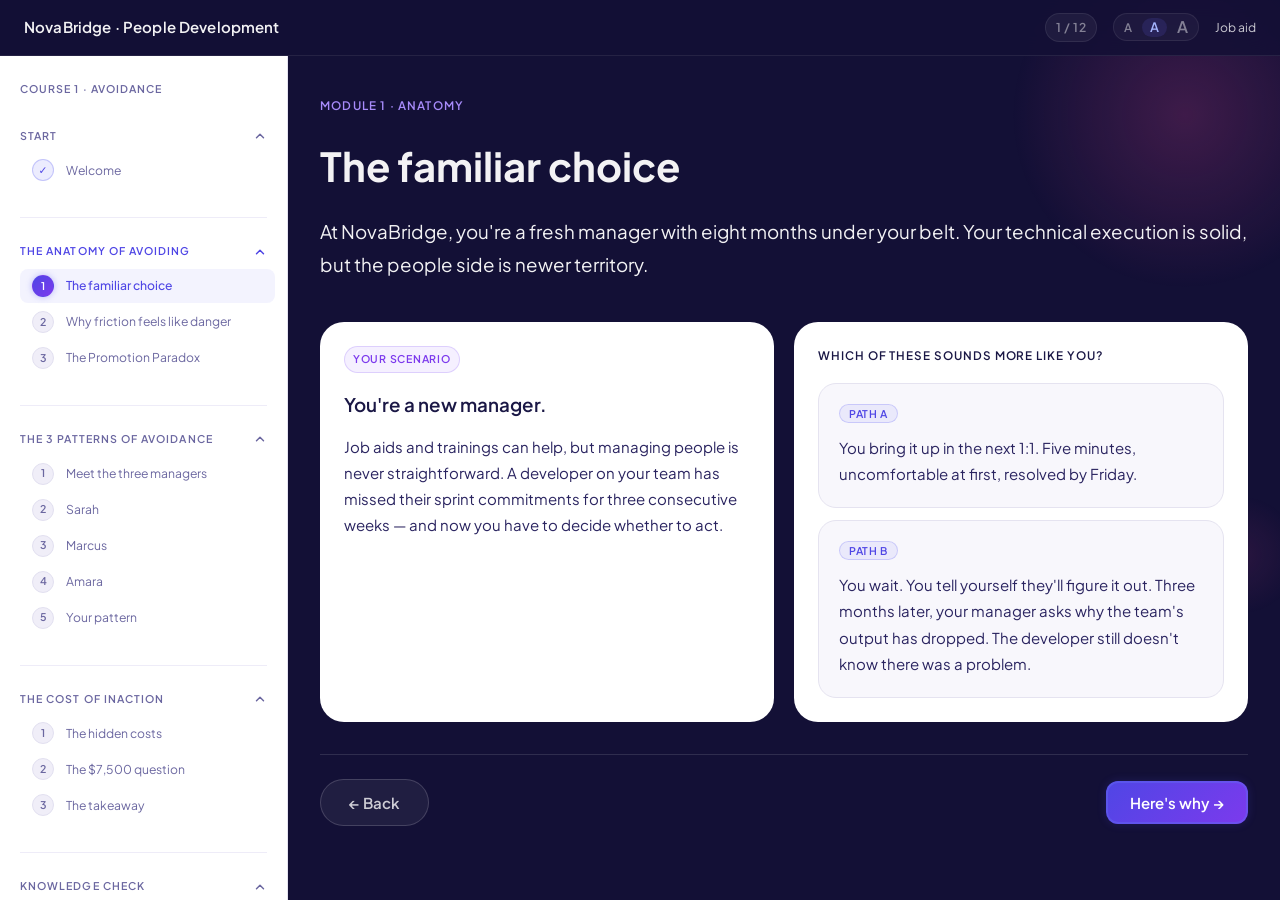
==== commit 4e67d9d3: "Rebuild Course 1 at Understanding level Replace the 5-stage Apply course with a 12-screen Understand" ====
--- a/stage1.html
+++ b/stage1.html
@@ -3,355 +3,915 @@
 <head>
   <meta charset="UTF-8">
   <meta name="viewport" content="width=device-width, initial-scale=1.0">
-  <title>Stage 1 — Recognition · NovaBridge</title>
+  <title>Module 1 — Anatomy · NovaBridge</title>
   <link rel="stylesheet" href="tokens.css">
   <style>
-    /* ── Stage 1 layout ── */
-
-    .stage-page {
+
+    /* ─────────────────────────────────────────
+       APP SHELL
+    ───────────────────────────────────────── */
+
+    .app-shell {
+      display: flex;
+      min-height: calc(100vh - var(--nav-height));
       position: relative;
       z-index: 1;
-      min-height: calc(100vh - var(--nav-height));
+    }
+
+    /* ─────────────────────────────────────────
+       SIDEBAR
+    ───────────────────────────────────────── */
+
+    .sidebar {
+      width: 288px;
+      flex-shrink: 0;
+      background: #ffffff;
+      border-right: 1px solid #e5e3f0;
+      position: sticky;
+      top: var(--nav-height);
+      height: calc(100vh - var(--nav-height));
+      overflow-y: auto;
+      padding: var(--space-6) 0 var(--space-10);
+    }
+
+    .sidebar-section {
+      padding: 0 var(--space-5) var(--space-4);
+      font-size: var(--text-2xs);
+      font-weight: var(--weight-semi);
+      letter-spacing: 0.10em;
+      text-transform: uppercase;
+      color: #6b67a0;
+    }
+
+    .sidebar-divider {
+      height: 1px;
+      background: #eeecf8;
+      margin: var(--space-3) var(--space-5);
+    }
+
+    /* Module heading — caps label */
+    .sidebar-module-heading {
+      padding: var(--space-3) var(--space-5) var(--space-2);
+      font-size: var(--text-2xs);
+      font-weight: var(--weight-semi);
+      letter-spacing: 0.10em;
+      text-transform: uppercase;
+      color: #6b67a0;
+      cursor: pointer;
+    }
+
+    .sidebar-module-heading:hover {
+      color: #6b67a0;
+    }
+
+    .sidebar-module-heading--active {
+      color: var(--indigo-600);
+    }
+
+    /* Collapsible module toggle */
+    .sidebar-module-toggle {
+      display: flex;
+      align-items: center;
+      justify-content: space-between;
+      padding: var(--space-3) var(--space-5) var(--space-2);
+      font-size: var(--text-2xs);
+      font-weight: var(--weight-semi);
+      letter-spacing: 0.10em;
+      text-transform: uppercase;
+      color: #6b67a0;
+      cursor: pointer;
+      user-select: none;
+    }
+
+    .sidebar-module-toggle:hover { color: #6b67a0; }
+    .sidebar-module-toggle--active { color: var(--indigo-600); }
+
+    .sidebar-chevron {
+      transition: transform 0.25s ease;
+      flex-shrink: 0;
+    }
+
+    .sidebar-module-toggle--open .sidebar-chevron { transform: rotate(180deg); }
+
+    .sidebar-collapsible {
+      max-height: 0;
+      overflow: hidden;
+      padding: 0 var(--space-3) 0 var(--space-5);
+      transition: max-height 0.3s ease, padding 0.3s ease;
+    }
+
+    .sidebar-collapsible--open {
+      max-height: 500px;
+      padding: 0 var(--space-3) var(--space-4) var(--space-5);
+    }
+
+
+    /* Screen items inside a module */
+    .sidebar-screens {
+      /* padding controlled by .sidebar-collapsible */
+    }
+
+    .sidebar-item {
+      display: flex;
+      align-items: center;
+      gap: var(--space-3);
+      padding: 6px var(--space-3);
+      border-radius: var(--radius-sm);
+      font-size: var(--text-xs);
+      color: #6b67a0;
+      margin-bottom: 2px;
+      cursor: pointer;
+      transition: background var(--transition-fast), color var(--transition-fast);
+      user-select: none;
+    }
+
+    .sidebar-item:hover {
+      background: #f4f2fc;
+      color: #3d3a6e;
+    }
+
+    /* Done items — checkmark shown */
+    .sidebar-item--done {
+      color: #6b67a0;
+    }
+
+    .sidebar-item--done:hover {
+      background: #f4f2fc;
+      color: #3d3a6e;
+    }
+
+    .sidebar-item--active {
+      color: var(--indigo-600);
+      background: rgba(99,102,241,0.08);
+      font-weight: var(--weight-medium);
+    }
+
+    /* Screen number / check circle */
+    .sidebar-step-num {
+      width: 22px;
+      height: 22px;
+      border-radius: 50%;
       display: flex;
       align-items: center;
       justify-content: center;
-      padding: var(--space-8) var(--space-4);
-    }
-
-    .stage-container {
-      max-width: var(--max-width-course);
+      font-size: var(--text-2xs);
+      font-weight: var(--weight-semi);
+      flex-shrink: 0;
+      background: #f0eef8;
+      color: #6b67a0;
+      border: 1px solid #e2e0f0;
+      transition: background var(--transition-fast), color var(--transition-fast), border-color var(--transition-fast);
+    }
+
+    .sidebar-item--active .sidebar-step-num {
+      background: var(--grad-primary);
+      color: #fff;
+      border-color: transparent;
+      box-shadow: 0 0 6px rgba(99,102,241,0.4);
+    }
+
+    .sidebar-item--done .sidebar-step-num {
+      background: rgba(99,102,241,0.12);
+      color: var(--indigo-600);
+      border-color: rgba(99,102,241,0.30);
+    }
+
+    /* ─────────────────────────────────────────
+       CONTENT AREA
+    ───────────────────────────────────────── */
+
+    .content-area {
+      flex: 1;
+      min-width: 0;
+      display: flex;
+      justify-content: center;
+      /* generous vertical + horizontal breathing room */
+      padding: var(--space-10) var(--space-8);
+    }
+
+    .content-inner {
+      max-width: 1075px;
       width: 100%;
     }
 
-    /* ── Screens ── */
+    /* ─────────────────────────────────────────
+       SCREENS
+    ───────────────────────────────────────── */
 
     .screen { display: none; }
     .screen.active { display: block; }
 
-    /* ── Character scene block ── */
-
-    .char-scene-block {
-      display: flex;
+    /* ─────────────────────────────────────────
+       TYPE HIERARCHY — breadcrumb → heading → subtitle
+       (on the dark page background, text is light)
+    ───────────────────────────────────────── */
+
+    .breadcrumb {
+      font-size: var(--text-xxs);
+      font-weight: var(--weight-semi);
+      letter-spacing: 0.10em;
+      text-transform: uppercase;
+      color: var(--violet-400);
+      margin-bottom: var(--space-6);
+    }
+
+    .screen-heading {
+      font-size: clamp(28px, 5vw, 40px);
+      font-weight: 700;
+      line-height: var(--leading-tight);
+      color: var(--text-primary);
+      margin-bottom: var(--space-6);
+    }
+
+    .screen-subtitle {
+      font-size: var(--text-base);
+      color: var(--text-primary);
+      line-height: var(--leading-base);
+      max-width: 100%;
+      margin-bottom: var(--space-10);
+    }
+
+    /* ─────────────────────────────────────────
+       WHITE FRAME — for all paragraph content
+       Text on white is dark navy, not light.
+    ───────────────────────────────────────── */
+
+    .white-frame {
+      background: #ffffff;
+      border-radius: var(--radius-xl);
+      padding: var(--space-7) var(--space-8);
+      margin-bottom: var(--space-6);
+    }
+
+    /* Dark text inside white frames */
+    .white-frame p {
+      font-size: var(--text-base);
+      color: #2a2460;           /* dark navy on white */
+      line-height: var(--leading-loose);
+      margin-bottom: var(--space-5);
+    }
+
+    .white-frame p:last-child { margin-bottom: 0; }
+
+    /* ─────────────────────────────────────────
+       HOOK INTRO — paragraph above the two frames
+    ───────────────────────────────────────── */
+
+    .hook-intro {
+      font-size: var(--text-base);
+      color: var(--text-primary);
+      line-height: var(--leading-base);
+      max-width: 100%;
+      margin-bottom: var(--space-10);
+    }
+
+    /* ─────────────────────────────────────────
+       HOOK GRID — two side-by-side frames
+    ───────────────────────────────────────── */
+
+    .hook-grid {
+      display: grid;
+      grid-template-columns: 1fr 1fr;
       gap: var(--space-5);
-      align-items: flex-start;
-      margin-bottom: var(--space-8);
-    }
-
-    .char-portrait {
-      flex-shrink: 0;
+      align-items: stretch;
+      margin-bottom: var(--space-6);
+    }
+
+    @media (max-width: 768px) {
+      .hook-grid { grid-template-columns: 1fr; }
+    }
+
+    /* Scenario frame (left) */
+    .scenario-frame {
+      background: #ffffff;
+      border-radius: var(--radius-xl);
+      padding: var(--space-6);
       display: flex;
       flex-direction: column;
-      align-items: center;
-      gap: var(--space-2);
-      padding-top: var(--space-1);
-    }
-
-    .char-portrait svg {
-      filter: drop-shadow(0 0 12px var(--char-glow, rgba(99,102,241,0.3)));
-    }
-
-    .char-name-tag {
-      font-size: 10px;
+    }
+
+    .scenario-tag {
+      display: inline-block;
+      align-self: flex-start;
+      font-size: var(--text-2xs);
+      font-weight: var(--weight-semi);
+      letter-spacing: 0.07em;
+      text-transform: uppercase;
+      color: var(--violet-600);
+      background: rgba(139,92,246,0.09);
+      border: 1px solid rgba(139,92,246,0.22);
+      border-radius: var(--radius-pill);
+      padding: 3px 8px;
+      margin-bottom: var(--space-4);
+    }
+
+    .scenario-heading {
+      font-size: var(--text-base);
+      font-weight: var(--weight-semi);
+      color: #1a1745;
+      margin-bottom: var(--space-3);
+    }
+
+    .scenario-body {
+      font-size: var(--text-sm);
+      color: #2a2460;
+      line-height: var(--leading-base);
+    }
+
+    /* Choice frame (right) — matching white card */
+    .choice-frame {
+      background: #ffffff;
+      border-radius: var(--radius-xl);
+      padding: var(--space-6);
+      display: flex;
+      flex-direction: column;
+    }
+
+    /* ─────────────────────────────────────────
+       PATH BUTTONS — white cards, one interaction
+    ───────────────────────────────────────── */
+
+    .path-prompt {
+      font-size: var(--text-xxs);
+      font-weight: var(--weight-semi);
+      letter-spacing: 0.08em;
+      text-transform: uppercase;
+      color: #1a1745;
+      margin-bottom: var(--space-4);
+    }
+
+    .path-grid {
+      display: grid;
+      grid-template-columns: 1fr;
+      gap: var(--space-3);
+      flex: 1;
+    }
+
+    .path-btn {
+      text-align: left;
+      padding: var(--space-5);
+      background: #f8f7fc;
+      border: 1.5px solid #e5e3f0;
+      border-radius: var(--radius-lg);
+      font-family: var(--font);
+      cursor: pointer;
+      transition: border-color var(--transition-base), box-shadow var(--transition-base);
+    }
+
+    .path-btn:hover {
+      border-color: var(--indigo-400);
+      box-shadow: 0 0 0 3px rgba(99,102,241,0.10);
+    }
+
+    .path-btn__tag {
+      display: inline-block;
+      font-size: var(--text-2xs);
       font-weight: var(--weight-semi);
       letter-spacing: 0.06em;
       text-transform: uppercase;
-    }
-
-    .char-name-tag--sarah { color: var(--rose-300); }
-    .char-name-tag--marcus { color: var(--indigo-300); }
-    .char-name-tag--amara { color: var(--cyan-300); }
-
-    .char-scene-text {
+      color: var(--indigo-600);
+      background: rgba(99,102,241,0.09);
+      border: 1px solid rgba(99,102,241,0.25);
+      border-radius: var(--radius-pill);
+      padding: 2px 9px;
+      margin-bottom: var(--space-3);
+    }
+
+    .path-btn__text {
+      font-size: var(--text-sm);
+      color: #2a2460;           /* dark on white */
+      line-height: var(--leading-base);
+    }
+
+    .path-btn--selected {
+      border-color: var(--indigo-500);
+      border-width: 2px;
+      box-shadow: 0 0 0 3px rgba(99,102,241,0.12);
+    }
+
+    .path-btn--faded {
+      opacity: 0.35;
+      pointer-events: none;
+    }
+
+    /* ─────────────────────────────────────────
+       FEEDBACK BLOCK — white frame, fades in
+    ───────────────────────────────────────── */
+
+    .feedback-block {
+      display: none;
+      opacity: 0;
+      transform: translateY(10px);
+      transition: opacity 0.45s ease, transform 0.45s ease;
+    }
+
+    .feedback-block.reveal  { display: block; }
+    .feedback-block.animate { opacity: 1; transform: translateY(0); }
+
+    .feedback-frame {
+      background: #ffffff;
+      border: 1.5px solid rgba(139,92,246,0.35);
+      border-left: 4px solid var(--violet-500);
+      border-radius: var(--radius-xl);
+      padding: var(--space-5) var(--space-6);
+    }
+
+    .feedback-frame p {
+      font-size: var(--text-sm);
+      color: #2a2460;
+      line-height: var(--leading-base);
+      margin-bottom: var(--space-3);
+    }
+
+    .feedback-frame p:last-child { margin-bottom: 0; }
+
+    .feedback-frame .screen-action {
+      margin-top: var(--space-4);
+      padding-top: var(--space-3);
+      border-top: 1px solid #eeecf8;
+    }
+
+    /* ─────────────────────────────────────────
+       THEN vs NOW — timeline slider layout
+    ───────────────────────────────────────── */
+
+    /* ── Paradox accordion ─────────────────── */
+    .paradox-accordion {
+      display: flex;
+      flex-direction: column;
+      gap: var(--space-4);
+      margin-bottom: var(--space-7);
+    }
+
+    .paradox-acc-item {
+      border-radius: var(--radius-lg);
+      overflow: hidden;
+    }
+
+    .paradox-acc-trigger {
+      display: flex;
+      align-items: center;
+      justify-content: space-between;
+      width: 100%;
+      padding: var(--space-5) var(--space-6);
+      background: #ffffff;
+      border: none;
+      border-radius: 0;
+      color: var(--bg-deep);
+      font-family: var(--font);
+      font-size: var(--text-base);
+      font-weight: var(--weight-semi);
+      cursor: pointer;
+      transition: background 0.2s;
+    }
+
+    .paradox-acc-trigger:hover {
+      background: #f5f5f5;
+    }
+
+    .paradox-acc-icon {
+      display: flex;
+      align-items: center;
+      justify-content: center;
+      width: 36px;
+      height: 36px;
+      background: var(--violet-600);
+      border-radius: 10px;
+      margin-right: var(--space-4);
+      flex-shrink: 0;
+    }
+
+    .paradox-acc-icon svg {
+      width: 18px;
+      height: 18px;
+      fill: none;
+      stroke: #ffffff;
+      stroke-width: 2;
+      stroke-linecap: round;
+      stroke-linejoin: round;
+    }
+
+    .paradox-acc-theme {
       flex: 1;
-      min-width: 0;
-    }
-
-    /* ── Scene text ── */
-
-    .scene { margin-bottom: var(--space-8); }
-
-    /* ── Narrative card — shared base ── */
-
-    .narrative-card {
+      text-align: left;
+    }
+
+    .paradox-acc-chevron {
+      display: flex;
+      align-items: center;
+      color: rgba(0,0,0,0.4);
+      transition: transform 0.25s ease;
+    }
+
+    .paradox-acc-trigger[aria-expanded="true"] .paradox-acc-chevron {
+      transform: rotate(180deg);
+    }
+
+    .paradox-acc-panel {
+      background: #ffffff;
+      border-top: 1px solid rgba(0,0,0,0.06);
+      border-radius: 0;
+      padding: var(--space-5) var(--space-6);
+    }
+
+    .paradox-acc-pair {
+      display: grid;
+      grid-template-columns: 1fr 1fr;
+      gap: var(--space-4);
+    }
+
+    .paradox-acc-card {
+      border-radius: var(--radius-md);
+      padding: var(--space-4) var(--space-5);
+      font-size: var(--text-sm);
+      line-height: var(--leading-base);
+      color: var(--bg-deep);
+    }
+
+    .paradox-acc-card--ic {
+      background: #f0f0f8;
+      border: 1px solid #d8d8e8;
+    }
+
+    .paradox-acc-card--mgr {
+      background: #eef0ff;
+      border: 1px solid #c7ccf0;
+    }
+
+    .paradox-acc-tag {
+      display: block;
+      font-size: var(--text-xs);
+      font-weight: 700;
+      letter-spacing: 0.06em;
+      text-transform: uppercase;
+      margin-bottom: var(--space-2);
+      color: var(--violet-600);
+    }
+
+    @media (max-width: 768px) {
+      .paradox-acc-pair {
+        grid-template-columns: 1fr;
+      }
+    }
+
+    /* ─────────────────────────────────────────
+       INSTRUCTOR VOICE BOX
+       The ONE dark accent per screen.
+       Stays dark so it pops against the white frames.
+    ───────────────────────────────────────── */
+
+    .instructor-voice {
+      background: rgba(8, 6, 38, 0.94);
+      border: 1px solid var(--border-indigo);
+      border-radius: var(--radius-xl);
+      padding: var(--space-6) var(--space-7);
+      margin-bottom: var(--space-7);
+    }
+
+    .instructor-voice__label {
+      font-size: var(--text-2xs);
+      font-weight: var(--weight-semi);
+      letter-spacing: 0.10em;
+      text-transform: uppercase;
+      color: var(--indigo-400);
+      margin-bottom: var(--space-3);
+    }
+
+    .instructor-voice__text {
+      font-size: var(--text-base);
+      font-weight: var(--weight-medium);
+      color: var(--text-primary);
+      line-height: var(--leading-base);
+    }
+
+    /* ─────────────────────────────────────────
+       SCREEN ACTION
+    ───────────────────────────────────────── */
+
+    .screen-action { padding-top: var(--space-2); }
+
+    /* ─────────────────────────────────────────
+       KEY REFRAME — accent callout box
+    ───────────────────────────────────────── */
+
+    .key-reframe {
+      background: rgba(139,92,246,0.08);
+      border: 1px solid rgba(139,92,246,0.25);
+      border-left: 4px solid var(--violet-500);
       border-radius: var(--radius-lg);
       padding: var(--space-5) var(--space-6);
-      margin-bottom: var(--space-8);
-    }
-
-    .narrative-card__label {
-      display: block;
-      font-size: var(--text-xs);
-      font-weight: var(--weight-semi);
-      letter-spacing: 0.06em;
+      margin-bottom: var(--space-6);
+    }
+
+    .key-reframe__label {
+      font-size: var(--text-2xs);
+      font-weight: var(--weight-semi);
+      letter-spacing: 0.10em;
       text-transform: uppercase;
-      margin-bottom: var(--space-3);
-    }
-
-    /* ── Interiority — coral accent, italic ── */
-    /* When standalone (not on a char-card), apply full coral treatment */
-
-    .narrative-card--interior:not(.char-card) {
-      background: rgba(236,72,153,0.06);
-      border: 1px solid rgba(236,72,153,0.10);
-      border-left: 3px solid var(--rose-400);
-    }
-
-    /* When on a char-card, the card already provides background + border */
-
-    .narrative-card--interior .narrative-card__label {
-      color: var(--rose-300);
-    }
-
-    .narrative-card--interior .char-scene-text p,
-    .narrative-card--interior > p {
-      font-style: italic;
-    }
-
-    /* ── Observed — neutral, no coral ── */
-
-    .narrative-card--observed {
-      background: rgba(255,255,255,0.03);
-      border: 1px solid rgba(255,255,255,0.06);
-      border-left: 3px solid rgba(255,255,255,0.10);
-    }
-
-    .narrative-card--observed .narrative-card__label {
-      color: var(--text-tertiary);
-    }
-
-    .scene p,
-    .char-scene-text p {
+      color: var(--violet-400);
+      margin-bottom: var(--space-2);
+    }
+
+    .key-reframe__text {
       font-size: var(--text-base);
-      color: var(--text-secondary);
-      line-height: var(--leading-loose);
-      margin-bottom: var(--space-4);
-    }
-
-    .scene p:last-child,
-    .char-scene-text p:last-child {
-      margin-bottom: 0;
-    }
-
-    .scene-break {
-      width: 40px;
-      height: 1px;
-      background: var(--border-default);
-      border: none;
-      margin: var(--space-8) 0;
-    }
-
-    .scene-emphasis {
-      color: var(--text-primary) !important;
       font-weight: var(--weight-medium);
-    }
-
-    .scene-quiet {
-      color: var(--text-tertiary) !important;
-      font-style: italic;
-    }
-
-    /* ── Narration ── */
-
-    .narration {
-      text-align: center;
-      padding: var(--space-6) 0;
-    }
-
-    .narration p {
-      font-size: var(--text-md);
       color: var(--text-primary);
       line-height: var(--leading-base);
-      max-width: 620px;
-      margin: 0 auto var(--space-4);
-    }
-
-    .narration p:last-child { margin-bottom: 0; }
-    .narration--secondary p { color: var(--text-secondary); }
-
-    /* ── Button area ── */
-
-    .stage-action {
-      text-align: center;
+      font-style: italic;
+    }
+
+    /* ─────────────────────────────────────────
+       TAB PROMPT
+    ───────────────────────────────────────── */
+
+    .tab-prompt {
+      font-size: var(--text-base);
+      color: var(--text-primary);
+      margin-top: var(--space-10);
+      margin-bottom: var(--space-6);
+    }
+
+    /* ─────────────────────────────────────────
+       TAB BAR — 3 buttons, no frame, underline active
+    ───────────────────────────────────────── */
+
+    .tab-bar {
+      display: flex;
+      gap: var(--space-6);
+      margin-bottom: var(--space-6);
+    }
+
+    .tab-btn {
+      display: flex;
+      align-items: center;
+      gap: var(--space-3);
+      padding: 0 0 var(--space-3) 0;
+      font-family: var(--font);
+      font-size: var(--text-sm);
+      font-weight: var(--weight-semi);
+      color: var(--text-secondary);
+      background: transparent;
+      border: none;
+      border-bottom: 3px solid transparent;
+      cursor: pointer;
+      transition: all var(--transition-fast);
+    }
+
+    .tab-btn:hover {
+      color: var(--text-secondary);
+    }
+
+    .tab-btn.active {
+      color: var(--text-primary);
+      border-bottom-color: var(--violet-500);
+    }
+
+    .tab-num {
+      width: 24px;
+      height: 24px;
+      border-radius: 50%;
+      display: flex;
+      align-items: center;
+      justify-content: center;
+      font-size: var(--text-2xs);
+      font-weight: var(--weight-semi);
+      color: rgba(255,255,255,0.5);
+      background: rgba(255,255,255,0.08);
+      flex-shrink: 0;
+      transition: all var(--transition-fast);
+    }
+
+    .tab-btn.active .tab-num {
+      background: var(--violet-500);
+      color: #fff;
+      box-shadow: 0 0 8px rgba(139,92,246,0.4);
+    }
+
+    /* ─────────────────────────────────────────
+       TAB PANEL — illustration left, content right
+    ───────────────────────────────────────── */
+
+    .tab-panel {
+      display: none;
+    }
+
+    .tab-panel.active {
+      display: grid;
+      grid-template-columns: 1fr 1.2fr;
+      gap: var(--space-8);
+      align-items: center;
+      min-height: 280px;
+    }
+
+    @media (max-width: 768px) {
+      .tab-panel.active { grid-template-columns: 1fr; }
+    }
+
+    /* Illustration area (left) */
+    .tab-illus {
+      display: flex;
+      align-items: center;
+      justify-content: center;
+      padding: var(--space-6);
+      border-radius: var(--radius-xl);
+      min-height: 240px;
+    }
+
+    .tab-illus--indigo {
+      background: none;
+      border: none;
+      position: relative;
+      overflow: visible;
+    }
+
+    /* Primary blob — large, off-center */
+    .tab-illus--indigo::before {
+      content: '';
+      position: absolute;
+      width: 90%;
+      height: 85%;
+      top: 5%;
+      left: 2%;
+      background: radial-gradient(
+        ellipse at 40% 45%,
+        rgba(99,102,241,0.14) 0%,
+        rgba(139,92,246,0.08) 50%,
+        transparent 80%
+      );
+      border-radius: 30% 70% 60% 40% / 50% 30% 70% 50%;
+      filter: blur(12px);
+      z-index: 0;
+      animation: blob-morph-1 12s ease-in-out infinite alternate;
+    }
+
+    /* Secondary blob — smaller accent */
+    .tab-illus--indigo::after {
+      content: '';
+      position: absolute;
+      width: 55%;
+      height: 50%;
+      bottom: 8%;
+      right: 5%;
+      background: radial-gradient(
+        ellipse at 60% 55%,
+        rgba(139,92,246,0.12) 0%,
+        rgba(236,72,153,0.05) 60%,
+        transparent 85%
+      );
+      border-radius: 50% 30% 55% 45% / 40% 60% 35% 55%;
+      filter: blur(16px);
+      z-index: 0;
+      animation: blob-morph-2 10s ease-in-out infinite alternate;
+    }
+
+    .tab-illus--indigo img,
+    .tab-illus--indigo svg {
+      position: relative;
+      z-index: 1;
+    }
+
+    @keyframes blob-morph-1 {
+      0%   { border-radius: 30% 70% 60% 40% / 50% 30% 70% 50%; transform: translate(0, 0) scale(1); }
+      33%  { border-radius: 50% 50% 40% 60% / 35% 55% 45% 65%; transform: translate(4px, -3px) scale(1.03); }
+      66%  { border-radius: 40% 60% 70% 30% / 60% 40% 50% 50%; transform: translate(-3px, 2px) scale(0.98); }
+      100% { border-radius: 55% 45% 35% 65% / 45% 55% 60% 40%; transform: translate(2px, -1px) scale(1.01); }
+    }
+
+    @keyframes blob-morph-2 {
+      0%   { border-radius: 50% 30% 55% 45% / 40% 60% 35% 55%; transform: translate(0, 0) scale(1); }
+      50%  { border-radius: 35% 65% 45% 55% / 55% 35% 60% 40%; transform: translate(-3px, 4px) scale(1.04); }
+      100% { border-radius: 60% 40% 30% 70% / 50% 50% 45% 55%; transform: translate(2px, -2px) scale(0.97); }
+    }
+
+    .tab-illus svg,
+    .tab-illus img {
+      width: 100%;
+      max-width: 220px;
+      height: auto;
+    }
+
+    /* Content area (right) — white card */
+    .tab-content {
+      background: #ffffff;
+      border-radius: var(--radius-xl);
+      padding: var(--space-8);
+      display: flex;
+      flex-direction: column;
+      gap: var(--space-4);
+      min-height: 240px;
+    }
+
+    .tab-content__tag {
+      display: inline-block;
+      align-self: flex-start;
+      font-size: var(--text-xs);
+      font-weight: var(--weight-semi);
+      color: #fff;
+      background: var(--violet-500);
+      border-radius: var(--radius-pill);
+      padding: 4px 14px;
+    }
+
+    .tab-content__quote {
+      font-size: var(--text-base);
+      font-weight: var(--weight-medium);
+      color: #1a1745;
+      font-style: italic;
+      line-height: var(--leading-base);
+    }
+
+    .tab-content__explain {
+      font-size: var(--text-sm);
+      color: #2a2460;
+      line-height: var(--leading-base);
+    }
+
+    .tab-content__explain strong {
+      font-weight: var(--weight-semi);
+      color: #1a1745;
+    }
+
+    .tab-panels-wrap {
+      margin-bottom: var(--space-8);
+    }
+
+    /* ─────────────────────────────────────────
+       SCREEN NAV — divider + back/next buttons
+    ───────────────────────────────────────── */
+
+    .screen-nav {
+      margin-top: var(--space-8);
       padding-top: var(--space-6);
-    }
-
-    /* ── Bridge narration ── */
-
-    .narration-bridge {
-      font-size: var(--text-base);
-      color: var(--text-secondary);
-      margin-bottom: var(--space-6);
-    }
-
-    /* ── Name highlights (color-coded) ── */
-
-    .name-highlight { color: var(--indigo-300); font-weight: var(--weight-medium); }
-    .name--sarah  { color: var(--rose-300); }
-    .name--marcus { color: var(--indigo-300); }
-    .name--amara  { color: var(--cyan-300); }
-
-    /* ── Quote ── */
-
-    .scene-quote {
-      color: var(--indigo-300) !important;
-      font-style: italic;
-      padding-left: var(--space-4);
-      border-left: 2px solid var(--border-indigo);
-    }
-
-    /* ── Fade-in ── */
-
-    .fade-up {
-      opacity: 0;
-      transform: translateY(12px);
-      transition: opacity 0.6s ease, transform 0.6s ease;
-    }
-
-    .fade-up.visible {
-      opacity: 1;
-      transform: translateY(0);
-    }
-
-    /* ── Progress dots ── */
-
-    .stage-progress {
-      display: flex;
+      border-top: 1px solid rgba(255,255,255,0.12);
+      display: flex;
+      justify-content: space-between;
+      align-items: center;
+    }
+
+    .screen-nav--no-back {
+      justify-content: flex-end;
+    }
+
+    .btn--back {
+      display: inline-flex;
       align-items: center;
       justify-content: center;
       gap: var(--space-2);
-      padding-bottom: var(--space-6);
-    }
-
-    .stage-dot {
-      width: 8px;
-      height: 8px;
-      border-radius: 50%;
-      background: rgba(255, 255, 255, 0.10);
-      transition: all var(--transition-base);
-    }
-
-    .stage-dot.active {
-      background: var(--indigo-500);
-      box-shadow: var(--glow-sm);
-    }
-
-    .stage-dot.done {
-      background: rgba(99, 102, 241, 0.35);
-    }
-
-    /* ── Three portraits row (closing narration) ── */
-
-    .trio-row {
-      display: flex;
-      justify-content: center;
-      gap: var(--space-8);
-      padding: var(--space-4) 0 var(--space-2);
-    }
-
-    .trio-item {
-      display: flex;
-      flex-direction: column;
-      align-items: center;
-      gap: var(--space-2);
-    }
-
-    .trio-item svg {
-      opacity: 0.85;
-    }
-
-    /* ── Indent to align with char-scene-text ── */
-
-    .align-text {
-      margin-left: calc(72px + var(--space-5)); /* portrait width + gap */
-    }
-
-    /* ── Back button ── */
-
-    .btn-back {
-      display: inline-flex;
-      align-items: center;
-      gap: 6px;
-      background: none;
-      border: none;
+      padding: 13px 28px;
       font-family: var(--font);
       font-size: var(--text-sm);
-      color: var(--text-tertiary);
+      font-weight: var(--weight-semi);
+      color: var(--text-secondary);
+      background: rgba(255,255,255,0.06);
+      border: 1.5px solid rgba(255,255,255,0.16);
+      border-radius: var(--radius-pill);
       cursor: pointer;
-      padding: 4px 0;
-      margin-bottom: var(--space-4);
-      transition: color var(--transition-fast);
-    }
-
-    .btn-back:hover { color: var(--text-secondary); }
-
-    .btn-back svg {
-      width: 16px;
-      height: 16px;
-      stroke: currentColor;
-      fill: none;
-      stroke-width: 2;
-      stroke-linecap: round;
-      stroke-linejoin: round;
-    }
-
-    /* ── Responsive ── */
-
-    @media (max-width: 480px) {
-      .stage-page {
-        align-items: flex-start;
-        padding-top: var(--space-6);
-      }
-
-      .char-scene-block {
-        flex-direction: column;
-        align-items: center;
-        text-align: left;
-      }
-
-      .char-portrait {
-        padding-top: 0;
-        margin-bottom: var(--space-2);
-      }
-
-      .trio-row {
-        gap: var(--space-5);
-      }
-
-      .trio-item svg {
-        width: 52px;
-        height: 52px;
-      }
-
-      .align-text {
-        margin-left: 0;
-      }
-    }
+      transition: background var(--transition-fast), color var(--transition-fast), border-color var(--transition-fast);
+    }
+
+    .btn--back:hover {
+      background: rgba(255,255,255,0.10);
+      color: var(--text-primary);
+      border-color: rgba(255,255,255,0.28);
+    }
+
+    /* ─────────────────────────────────────────
+       FADE UP ANIMATION
+    ───────────────────────────────────────── */
+
+    .fade-up {
+      opacity: 0;
+      transform: translateY(14px);
+      transition: opacity 0.5s ease, transform 0.5s ease;
+    }
+    .fade-up.visible { opacity: 1; transform: translateY(0); }
+
+    /* ─────────────────────────────────────────
+       RESPONSIVE
+    ───────────────────────────────────────── */
+
+    @media (max-width: 768px) {
+      .sidebar      { display: none; }
+      .content-area { padding: var(--space-6) var(--space-4); }
+      .white-frame  { padding: var(--space-5) var(--space-5); }
+      .path-grid    { grid-template-columns: 1fr; }
+    }
+
   </style>
 </head>
 <body>
 
-  <!-- Background orbs -->
   <div class="bg-orbs" data-stage="1">
     <div class="orb orb-1"></div>
     <div class="orb orb-2"></div>
     <div class="orb orb-3"></div>
   </div>
 
-  <!-- Navigation -->
+  <!-- ── Navigation ── -->
   <nav class="nav">
-    <a href="index.html" class="nav-brand nav-link" style="font-size:var(--text-sm);font-weight:var(--weight-semi);color:var(--text-primary);text-decoration:none;">&larr; Course overview</a>
-    <div class="progress-nav">
-      <div class="prog-dot prog-dot--active">1</div>
-      <div class="prog-line"></div>
-      <div class="prog-dot prog-dot--upcoming">2</div>
-      <div class="prog-line"></div>
-      <div class="prog-dot prog-dot--upcoming">3</div>
-      <div class="prog-line"></div>
-      <div class="prog-dot prog-dot--upcoming">4</div>
-      <div class="prog-line"></div>
-      <div class="prog-dot prog-dot--upcoming">5</div>
-    </div>
+    <span class="nav-brand">NovaBridge &middot; People Development</span>
     <div style="display:flex;align-items:center;gap:var(--space-4);">
+      <span class="nav-counter" id="screen-counter">1 / 12</span>
       <div class="text-toggle">
         <button class="text-toggle-btn text-toggle-btn--sm" data-size="text-sm">A</button>
         <button class="text-toggle-btn text-toggle-btn--md" data-size="text-md">A</button>
@@ -361,357 +921,469 @@
     </div>
   </nav>
 
-  <!-- SVG definitions (hidden) -->
-  <svg xmlns="http://www.w3.org/2000/svg" style="display:none;">
-    <defs>
-      <!-- Sarah — rose/pink, shoulder-length hair, warm -->
-      <symbol id="icon-sarah" viewBox="0 0 72 72">
-        <circle cx="36" cy="36" r="36" fill="rgba(236,72,153,0.10)"/>
-        <circle cx="36" cy="36" r="33" fill="none" stroke="rgba(236,72,153,0.25)" stroke-width="1"/>
-        <!-- Hair back -->
-        <ellipse cx="36" cy="30" rx="17" ry="18" fill="#7c2d4e"/>
-        <!-- Hair sides flowing down -->
-        <path d="M19 30 Q17 42 21 50" stroke="#7c2d4e" stroke-width="5" fill="none" stroke-linecap="round"/>
-        <path d="M53 30 Q55 42 51 50" stroke="#7c2d4e" stroke-width="5" fill="none" stroke-linecap="round"/>
-        <!-- Neck -->
-        <rect x="31" y="43" width="10" height="6" rx="3" fill="#d4a27a"/>
-        <!-- Shoulders / top -->
-        <path d="M22 54 Q26 48 36 48 Q46 48 50 54 Q52 58 52 62 L20 62 Q20 58 22 54Z" fill="rgba(236,72,153,0.35)"/>
-        <!-- Face -->
-        <ellipse cx="36" cy="33" rx="13" ry="14" fill="#d4a27a"/>
-        <!-- Hair front -->
-        <path d="M23 28 Q24 18 36 17 Q48 18 49 28 Q47 24 42 22 Q38 24 36 21 Q34 24 30 22 Q25 24 23 28Z" fill="#7c2d4e"/>
-        <!-- Eyes -->
-        <ellipse cx="30.5" cy="33" rx="2" ry="2.2" fill="#2d1a0e">
-          <animate attributeName="ry" values="2.2;0.3;2.2" dur="4s" repeatCount="indefinite" begin="2s"/>
-        </ellipse>
-        <ellipse cx="41.5" cy="33" rx="2" ry="2.2" fill="#2d1a0e">
-          <animate attributeName="ry" values="2.2;0.3;2.2" dur="4s" repeatCount="indefinite" begin="2s"/>
-        </ellipse>
-        <!-- Eye shine -->
-        <circle cx="31.5" cy="32" r="0.8" fill="rgba(255,255,255,0.6)"/>
-        <circle cx="42.5" cy="32" r="0.8" fill="rgba(255,255,255,0.6)"/>
-        <!-- Subtle smile -->
-        <path d="M32 38.5 Q36 41 40 38.5" stroke="#b07a5a" stroke-width="1.2" fill="none" stroke-linecap="round"/>
-        <!-- Slight blush -->
-        <circle cx="27" cy="36" r="2.5" fill="rgba(236,72,153,0.15)"/>
-        <circle cx="45" cy="36" r="2.5" fill="rgba(236,72,153,0.15)"/>
-      </symbol>
-
-      <!-- Marcus — indigo, short hair, angular features -->
-      <symbol id="icon-marcus" viewBox="0 0 72 72">
-        <circle cx="36" cy="36" r="36" fill="rgba(99,102,241,0.18)"/>
-        <circle cx="36" cy="36" r="33" fill="none" stroke="rgba(99,102,241,0.40)" stroke-width="1"/>
-        <!-- Hair -->
-        <path d="M22 28 Q23 16 36 15 Q49 16 50 28 Q50 24 47 21 Q43 18 36 17 Q29 18 25 21 Q22 24 22 28Z" fill="#2d2260"/>
-        <ellipse cx="36" cy="24" rx="15" ry="8" fill="#2d2260"/>
-        <!-- Neck -->
-        <rect x="31" y="44" width="10" height="6" rx="3" fill="#b8956a"/>
-        <!-- Shoulders -->
-        <path d="M20 54 Q25 48 36 48 Q47 48 52 54 Q54 58 54 62 L18 62 Q18 58 20 54Z" fill="rgba(99,102,241,0.55)"/>
-        <!-- Face -->
-        <ellipse cx="36" cy="33" rx="14" ry="14.5" fill="#b8956a"/>
-        <!-- Hair overlay -->
-        <path d="M22 28 Q23 19 36 18 Q49 19 50 28 L50 25 Q49 17 36 16 Q23 17 22 25Z" fill="#2d2260"/>
-        <!-- Eyebrows (thicker, more angular) -->
-        <path d="M27 29 L33 28.5" stroke="#2d2260" stroke-width="1.5" stroke-linecap="round"/>
-        <path d="M39 28.5 L45 29" stroke="#2d2260" stroke-width="1.5" stroke-linecap="round"/>
-        <!-- Eyes -->
-        <ellipse cx="30" cy="33" rx="2.2" ry="2.2" fill="#1a1230">
-          <animate attributeName="ry" values="2.2;0.3;2.2" dur="5s" repeatCount="indefinite" begin="3s"/>
-        </ellipse>
-        <ellipse cx="42" cy="33" rx="2.2" ry="2.2" fill="#1a1230">
-          <animate attributeName="ry" values="2.2;0.3;2.2" dur="5s" repeatCount="indefinite" begin="3s"/>
-        </ellipse>
-        <!-- Eye shine -->
-        <circle cx="31" cy="32" r="0.8" fill="rgba(255,255,255,0.6)"/>
-        <circle cx="43" cy="32" r="0.8" fill="rgba(255,255,255,0.6)"/>
-        <!-- Neutral mouth -->
-        <path d="M32 39.5 Q36 40.5 40 39.5" stroke="#8a6a45" stroke-width="1.2" fill="none" stroke-linecap="round"/>
-        <!-- Glasses -->
-        <rect x="26" y="30" width="9" height="7" rx="3" fill="none" stroke="rgba(165,180,252,0.75)" stroke-width="0.8"/>
-        <rect x="37" y="30" width="9" height="7" rx="3" fill="none" stroke="rgba(165,180,252,0.75)" stroke-width="0.8"/>
-        <line x1="35" y1="33" x2="37" y2="33" stroke="rgba(165,180,252,0.6)" stroke-width="0.6"/>
-      </symbol>
-
-      <!-- Amara — cyan/teal, headwrap, composed -->
-      <symbol id="icon-amara" viewBox="0 0 72 72">
-        <circle cx="36" cy="36" r="36" fill="rgba(6,182,212,0.18)"/>
-        <circle cx="36" cy="36" r="33" fill="none" stroke="rgba(6,182,212,0.40)" stroke-width="1"/>
-        <!-- Headwrap -->
-        <path d="M20 30 Q21 14 36 13 Q51 14 52 30 L52 27 Q51 15 36 14 Q21 15 20 27Z" fill="#0ea5c2"/>
-        <ellipse cx="36" cy="24" rx="17" ry="10" fill="#0ea5c2"/>
-        <!-- Wrap folds detail -->
-        <path d="M24 20 Q30 18 36 20 Q42 18 48 20" stroke="rgba(255,255,255,0.20)" stroke-width="0.8" fill="none"/>
-        <path d="M22 24 Q30 21 36 23 Q42 21 50 24" stroke="rgba(255,255,255,0.14)" stroke-width="0.8" fill="none"/>
-        <!-- Wrap knot accent -->
-        <circle cx="44" cy="19" r="2.5" fill="#14b8a6"/>
-        <circle cx="44" cy="19" r="1.5" fill="#0ea5c2"/>
-        <!-- Neck -->
-        <rect x="31" y="44" width="10" height="6" rx="3" fill="#8b5e3c"/>
-        <!-- Shoulders -->
-        <path d="M21 54 Q26 48 36 48 Q46 48 51 54 Q53 58 53 62 L19 62 Q19 58 21 54Z" fill="rgba(6,182,212,0.50)"/>
-        <!-- Earrings -->
-        <circle cx="21.5" cy="36" r="1.5" fill="rgba(251,191,36,0.8)"/>
-        <circle cx="50.5" cy="36" r="1.5" fill="rgba(251,191,36,0.8)"/>
-        <!-- Face -->
-        <ellipse cx="36" cy="34" rx="13.5" ry="13" fill="#8b5e3c"/>
-        <!-- Eyes -->
-        <ellipse cx="30.5" cy="34" rx="2" ry="2.3" fill="#1a0e06">
-          <animate attributeName="ry" values="2.3;0.3;2.3" dur="4.5s" repeatCount="indefinite" begin="1.5s"/>
-        </ellipse>
-        <ellipse cx="41.5" cy="34" rx="2" ry="2.3" fill="#1a0e06">
-          <animate attributeName="ry" values="2.3;0.3;2.3" dur="4.5s" repeatCount="indefinite" begin="1.5s"/>
-        </ellipse>
-        <!-- Eye shine -->
-        <circle cx="31.5" cy="33" r="0.8" fill="rgba(255,255,255,0.65)"/>
-        <circle cx="42.5" cy="33" r="0.8" fill="rgba(255,255,255,0.65)"/>
-        <!-- Composed expression -->
-        <path d="M33 40 Q36 41 39 40" stroke="#6b4528" stroke-width="1.2" fill="none" stroke-linecap="round"/>
-      </symbol>
-    </defs>
-  </svg>
-
-  <main class="stage-page">
-    <div class="stage-container">
-
-      <!-- ============================================
-           SCREEN 1.1 — Sarah's scene
-           ============================================ -->
-      <div class="screen active" id="screen-1-1">
-
-        <div class="stage-progress">
-          <div class="stage-dot active"></div>
-          <div class="stage-dot"></div>
-        </div>
-
-        <!-- Scene 1: Before the meeting — with Sarah portrait -->
-        <div class="char-scene-block char-card char-card--sarah narrative-card--interior fade-up" id="s1-scene1">
-          <div class="char-portrait" style="--char-glow:rgba(236,72,153,0.3);">
-            <svg width="72" height="72"><use href="#icon-sarah"/></svg>
-            <span class="char-name-tag char-name-tag--sarah">Sarah</span>
+  <div class="app-shell">
+
+    <!-- ═══════════════════════════════════════
+         SIDEBAR
+    ═══════════════════════════════════════ -->
+    <aside class="sidebar">
+      <div class="sidebar-section">Course 1 &middot; Avoidance</div>
+
+      <!-- START — Welcome -->
+      <div class="sidebar-module-toggle sidebar-module-toggle--open" onclick="toggleSidebarSection(this)">
+        <span>Start</span>
+        <svg class="sidebar-chevron" aria-hidden="true" viewBox="0 0 24 24" width="14" height="14" fill="none" stroke="currentColor" stroke-width="2.5" stroke-linecap="round" stroke-linejoin="round"><path d="M6 9l6 6 6-6"/></svg>
+      </div>
+      <div class="sidebar-screens sidebar-collapsible sidebar-collapsible--open">
+        <div class="sidebar-item sidebar-item--done" onclick="window.location.href='index.html'" style="cursor:pointer;">
+          <div class="sidebar-step-num" style="background:rgba(99,102,241,0.12);color:var(--indigo-600);border-color:rgba(99,102,241,0.30);">✓</div>
+          Welcome
+        </div>
+      </div>
+
+      <div class="sidebar-divider"></div>
+
+      <!-- Module 1 — ANATOMY (active) — ids and data-screen drive this page's JS -->
+      <div class="sidebar-module-toggle sidebar-module-toggle--active sidebar-module-toggle--open" onclick="toggleSidebarSection(this)">
+        <span>The Anatomy of Avoiding</span>
+        <svg class="sidebar-chevron" aria-hidden="true" viewBox="0 0 24 24" width="14" height="14" fill="none" stroke="currentColor" stroke-width="2.5" stroke-linecap="round" stroke-linejoin="round"><path d="M6 9l6 6 6-6"/></svg>
+      </div>
+      <div class="sidebar-screens sidebar-collapsible sidebar-collapsible--open">
+        <div class="sidebar-item sidebar-item--active" id="sbar-1" data-screen="0">
+          <div class="sidebar-step-num">1</div>
+          The familiar choice
+        </div>
+        <div class="sidebar-item" id="sbar-2" data-screen="1">
+          <div class="sidebar-step-num">2</div>
+          Why friction feels like danger
+        </div>
+        <div class="sidebar-item" id="sbar-3" data-screen="2">
+          <div class="sidebar-step-num">3</div>
+          The Promotion Paradox
+        </div>
+      </div>
+
+      <div class="sidebar-divider"></div>
+
+      <!-- Module 2 — PATTERNS -->
+      <div class="sidebar-module-toggle sidebar-module-toggle--open" onclick="toggleSidebarSection(this)">
+        <span>The 3 Patterns of Avoidance</span>
+        <svg class="sidebar-chevron" aria-hidden="true" viewBox="0 0 24 24" width="14" height="14" fill="none" stroke="currentColor" stroke-width="2.5" stroke-linecap="round" stroke-linejoin="round"><path d="M6 9l6 6 6-6"/></svg>
+      </div>
+      <div class="sidebar-screens sidebar-collapsible sidebar-collapsible--open">
+        <div class="sidebar-item" onclick="window.location.href='stage2.html'">
+          <div class="sidebar-step-num">1</div>
+          Meet the three managers
+        </div>
+        <div class="sidebar-item" onclick="window.location.href='stage2.html'">
+          <div class="sidebar-step-num">2</div>
+          Sarah
+        </div>
+        <div class="sidebar-item" onclick="window.location.href='stage2.html'">
+          <div class="sidebar-step-num">3</div>
+          Marcus
+        </div>
+        <div class="sidebar-item" onclick="window.location.href='stage2.html'">
+          <div class="sidebar-step-num">4</div>
+          Amara
+        </div>
+        <div class="sidebar-item" onclick="window.location.href='stage2.html'">
+          <div class="sidebar-step-num">5</div>
+          Your pattern
+        </div>
+      </div>
+
+      <div class="sidebar-divider"></div>
+
+      <!-- Module 3 — COST -->
+      <div class="sidebar-module-toggle sidebar-module-toggle--open" onclick="toggleSidebarSection(this)">
+        <span>The Cost of Inaction</span>
+        <svg class="sidebar-chevron" aria-hidden="true" viewBox="0 0 24 24" width="14" height="14" fill="none" stroke="currentColor" stroke-width="2.5" stroke-linecap="round" stroke-linejoin="round"><path d="M6 9l6 6 6-6"/></svg>
+      </div>
+      <div class="sidebar-screens sidebar-collapsible sidebar-collapsible--open">
+        <div class="sidebar-item" onclick="window.location.href='stage3.html'">
+          <div class="sidebar-step-num">1</div>
+          The hidden costs
+        </div>
+        <div class="sidebar-item" onclick="window.location.href='stage3.html#1'">
+          <div class="sidebar-step-num">2</div>
+          The $7,500 question
+        </div>
+        <div class="sidebar-item" onclick="window.location.href='stage3.html#2'">
+          <div class="sidebar-step-num">3</div>
+          The takeaway
+        </div>
+      </div>
+
+      <div class="sidebar-divider"></div>
+
+      <!-- Module 4 — KNOWLEDGE CHECK -->
+      <div class="sidebar-module-toggle sidebar-module-toggle--open" onclick="toggleSidebarSection(this)">
+        <span>Knowledge Check</span>
+        <svg class="sidebar-chevron" aria-hidden="true" viewBox="0 0 24 24" width="14" height="14" fill="none" stroke="currentColor" stroke-width="2.5" stroke-linecap="round" stroke-linejoin="round"><path d="M6 9l6 6 6-6"/></svg>
+      </div>
+      <div class="sidebar-screens sidebar-collapsible sidebar-collapsible--open">
+        <div class="sidebar-item" onclick="window.location.href='stage4.html'">
+          <div class="sidebar-step-num">1</div>
+          Check your understanding
+        </div>
+      </div>
+    </aside>
+
+    <!-- ═══════════════════════════════════════
+         MAIN CONTENT
+    ═══════════════════════════════════════ -->
+    <main class="content-area">
+      <div class="content-inner">
+
+        <!-- ─────────────────────────────────────
+             SCREEN 1.1 — The hook
+             One interaction: Path A or Path B.
+        ───────────────────────────────────────── -->
+        <div class="screen active" id="screen-1">
+
+          <div class="breadcrumb fade-up">MODULE 1 &middot; ANATOMY</div>
+          <h1 class="screen-heading fade-up">The familiar choice</h1>
+
+          <p class="hook-intro fade-up">At NovaBridge, you're a fresh manager with eight months under your belt. Your technical execution is solid, but the people side is newer territory.</p>
+
+          <!-- Two side-by-side frames -->
+          <div class="hook-grid">
+
+            <!-- Frame 1 — Your scenario -->
+            <div class="scenario-frame fade-up">
+              <span class="scenario-tag">Your scenario</span>
+              <h2 class="scenario-heading">You're a new manager.</h2>
+              <p class="scenario-body">Job aids and trainings can help, but managing people is never straightforward. A developer on your team has missed their sprint commitments for three consecutive weeks — and now you have to decide whether to act.</p>
+            </div>
+
+            <!-- Frame 2 — Path choice -->
+            <div class="choice-frame fade-up">
+              <p class="path-prompt">Which of these sounds more like you?</p>
+              <div class="path-grid">
+                <button class="path-btn" id="path-a">
+                  <span class="path-btn__tag">Path A</span>
+                  <p class="path-btn__text">You bring it up in the next 1:1. Five minutes, uncomfortable at first, resolved by Friday.</p>
+                </button>
+                <button class="path-btn" id="path-b">
+                  <span class="path-btn__tag">Path B</span>
+                  <p class="path-btn__text">You wait. You tell yourself they'll figure it out. Three months later, your manager asks why the team's output has dropped. The developer still doesn't know there was a problem.</p>
+                </button>
+              </div>
+            </div>
+
+            <!-- Feedback — hidden, fades in after selection, spans both columns -->
+            <div class="feedback-block" id="feedback" aria-live="polite" style="grid-column: 1 / -1;">
+              <div class="feedback-frame">
+                <p>If Path B felt more familiar, or if Path A felt harder than it should — you're not alone.</p>
+                <p>Most managers have been there. It's not a character flaw. It's your brain doing exactly what it was designed to do.</p>
+              </div>
+            </div>
+
           </div>
-          <div class="char-scene-text">
-            <span class="narrative-card__label">Sarah — unspoken</span>
-            <p>It's 2:47pm on a Tuesday.</p>
-
-            <p>Sarah has a 1:1 with Daniel in thirteen minutes.</p>
-
-            <p>Daniel is one of the people she managed for eight months before
-            her promotion. They used to get coffee on Thursdays.
-            He was at her promotion dinner.</p>
-
-            <p>In the last three weeks, Daniel has missed two check-ins,
-            submitted a client proposal with three factual errors,
-            and replied to Sarah's Slack message with a thumbs-up emoji
-            and nothing else.</p>
-
-            <p>Sarah opens her notes app.<br>
-            She starts typing what she wants to say.</p>
-
-            <p class="scene-emphasis">She closes it.</p>
-
-            <p class="scene-quiet">She'll bring it up if it feels right in the meeting.</p>
+
+          <div class="screen-nav">
+            <button class="btn--back" id="btn-back-1">&larr; Back</button>
+            <button class="btn btn--primary" id="btn-next-1">
+              Here's why &rarr;
+              <span class="btn-pulse-ring"></span>
+            </button>
           </div>
-        </div>
-
-        <hr class="scene-break fade-up" id="s1-break1">
-
-        <!-- Scene 2: The meeting (observed) -->
-        <div class="scene fade-up narrative-card narrative-card--observed" id="s1-scene2">
-          <span class="narrative-card__label">Observed</span>
-          <p>The meeting starts. Daniel looks tired.<br>
-          Sarah asks how the Henderson proposal is coming along.<br>
-          Daniel says fine.<br>
-          Sarah asks about his workload.<br>
-          Daniel says manageable.<br>
-          Sarah says great, keep her posted.</p>
-
-          <p>The meeting ends at 3:14.<br>
-          Sarah marks it complete in her calendar.</p>
-        </div>
-
-        <div class="typo-moment fade-up" id="s1-typo">
-          <div class="typo-moment-text typo-moment-text--rose">She did not bring it up.</div>
-        </div>
-
-        <!-- Narration + CTA -->
-        <div class="narration fade-up" id="s1-narration1">
-          <p>If you recognized something in that &mdash; you're in the right place.</p>
-        </div>
-
-        <div class="stage-action fade-up" id="s1-cta1">
-          <button class="btn btn--primary" id="btn-keep-going">
-            That's familiar. Keep going &rarr;
-            <span class="btn-pulse-ring"></span>
-          </button>
-        </div>
+
+        </div>
+
+        <!-- ─────────────────────────────────────
+             SCREEN 1.2 — The biological reframe
+             Flip cards: thought → decode.
+        ───────────────────────────────────────── -->
+        <div class="screen" id="screen-2">
+
+          <div class="breadcrumb">MODULE 1 &middot; THE ANATOMY OF AVOIDANCE</div>
+          <h1 class="screen-heading">Why friction feels like danger</h1>
+
+          <p class="screen-subtitle">Your brain doesn't distinguish between social conflict and physical danger. Avoidance isn't weakness — it's self-defense.</p>
+
+          <p class="tab-prompt">Click each tab to see how your brain turns good intentions into avoidance:</p>
+
+          <!-- Tab bar -->
+          <div class="tab-bar">
+            <button class="tab-btn active" data-tab="trigger"><span class="tab-num">1</span> The Trigger</button>
+            <button class="tab-btn" data-tab="stall"><span class="tab-num">2</span> The Stall</button>
+            <button class="tab-btn" data-tab="excuse"><span class="tab-num">3</span> The Excuse</button>
+          </div>
+
+          <!-- Tab panels -->
+          <div class="tab-panels-wrap">
+
+            <!-- Panel 1 — The Trigger (indigo) -->
+            <div class="tab-panel active" id="panel-trigger">
+              <div class="tab-illus tab-illus--indigo">
+                <img src="undraw_in-thought_xa50.svg" alt="" style="width:100%;max-width:220px;height:auto;">
+              </div>
+              <div class="tab-content">
+                <span class="tab-content__tag">The Trigger</span>
+                <p class="tab-content__quote">"I need to give tough feedback."</p>
+                <p class="tab-content__explain"><strong>Your brain treats this like physical danger.</strong> The amygdala fires the same threat response that once protected you from predators — except now it activates when you open a feedback conversation.</p>
+              </div>
+            </div>
+
+            <!-- Panel 2 — The Stall -->
+            <div class="tab-panel" id="panel-stall">
+              <div class="tab-illus tab-illus--indigo">
+                <img src="undraw_thoughts_wy7s.svg" alt="" style="width:100%;max-width:220px;height:auto;">
+              </div>
+              <div class="tab-content">
+                <span class="tab-content__tag">The Stall</span>
+                <p class="tab-content__quote">"If I say nothing, it stays comfortable."</p>
+                <p class="tab-content__explain"><strong>Your brain chooses silence as the safe path.</strong> It rewards avoidance with relief. The discomfort disappears — but only for you. The problem stays exactly where it is.</p>
+              </div>
+            </div>
+
+            <!-- Panel 3 — The Excuse -->
+            <div class="tab-panel" id="panel-excuse">
+              <div class="tab-illus tab-illus--indigo">
+                <img src="undraw_processing_bto8.svg" alt="" style="width:100%;max-width:220px;height:auto;">
+              </div>
+              <div class="tab-content">
+                <span class="tab-content__tag">The Excuse</span>
+                <p class="tab-content__quote">"I'll give it another week."</p>
+                <p class="tab-content__explain"><strong>Your brain calls it "giving them space."</strong> Weeks pass. It rationalizes the delay as thoughtfulness — but it's just avoidance wearing a manager's vocabulary.</p>
+              </div>
+            </div>
+
+          </div>
+
+          <div class="screen-nav">
+            <button class="btn--back" id="btn-back-2">&larr; Back</button>
+            <button class="btn btn--primary" id="btn-next-2">
+              Next &rarr;
+              <span class="btn-pulse-ring"></span>
+            </button>
+          </div>
+
+        </div>
+
+        <!-- ─────────────────────────────────────
+             SCREEN 1.3 — The Promotion Paradox
+             No interaction. Table + voice box.
+        ───────────────────────────────────────── -->
+        <div class="screen" id="screen-3">
+
+          <div class="breadcrumb">MODULE 1 &middot; THE ANATOMY OF AVOIDANCE</div>
+          <h1 class="screen-heading">The Promotion Paradox</h1>
+          <p class="screen-subtitle">The problem isn't you — it's that your job has changed. As an individual contributor, avoiding conflict was low-risk. It may have even felt like the smart move. But what was harmless as an IC can quietly work against your team as a manager.</p>
+
+          <!-- IC vs Manager — accordion -->
+          <div class="paradox-accordion">
+
+            <!-- Row 1: Conflict -->
+            <div class="paradox-acc-item">
+            <button class="paradox-acc-trigger" aria-expanded="false">
+              <span class="paradox-acc-icon"><svg viewBox="0 0 24 24" aria-hidden="true"><path d="M13 2L3 14h9l-1 8 10-12h-9l1-8z"/></svg></span>
+              <span class="paradox-acc-theme">Conflict</span>
+              <span class="paradox-acc-chevron" aria-hidden="true"><svg viewBox="0 0 24 24" width="22" height="22" fill="none" stroke="currentColor" stroke-width="2.5" stroke-linecap="round" stroke-linejoin="round"><path d="M6 9l6 6 6-6"/></svg></span>
+            </button>
+            <div class="paradox-acc-panel" hidden>
+              <div class="paradox-acc-pair">
+                <div class="paradox-acc-card paradox-acc-card--ic">
+                  <span class="paradox-acc-tag">As an IC</span>
+                  Avoiding conflict was low-risk — it kept things smooth and rarely had consequences.
+                </div>
+                <div class="paradox-acc-card paradox-acc-card--mgr">
+                  <span class="paradox-acc-tag">As a manager</span>
+                  Avoiding conflict leaves your team without direction when they need it most.
+                </div>
+              </div>
+            </div>
+            </div>
+
+            <!-- Row 2: Silence -->
+            <div class="paradox-acc-item">
+            <button class="paradox-acc-trigger" aria-expanded="false">
+              <span class="paradox-acc-icon"><svg viewBox="0 0 24 24" aria-hidden="true"><path d="M8 15h8M9 9h.01M15 9h.01"/><circle cx="12" cy="12" r="10"/></svg></span>
+              <span class="paradox-acc-theme">Silence</span>
+              <span class="paradox-acc-chevron" aria-hidden="true"><svg viewBox="0 0 24 24" width="22" height="22" fill="none" stroke="currentColor" stroke-width="2.5" stroke-linecap="round" stroke-linejoin="round"><path d="M6 9l6 6 6-6"/></svg></span>
+            </button>
+            <div class="paradox-acc-panel" hidden>
+              <div class="paradox-acc-pair">
+                <div class="paradox-acc-card paradox-acc-card--ic">
+                  <span class="paradox-acc-tag">As an IC</span>
+                  Staying quiet kept relationships intact — it wasn't your job to call things out.
+                </div>
+                <div class="paradox-acc-card paradox-acc-card--mgr">
+                  <span class="paradox-acc-tag">As a manager</span>
+                  Silence signals that problems don't matter — or that no one is paying attention.
+                </div>
+              </div>
+            </div>
+            </div>
+
+            <!-- Row 3: Focus -->
+            <div class="paradox-acc-item">
+            <button class="paradox-acc-trigger" aria-expanded="false">
+              <span class="paradox-acc-icon"><svg viewBox="0 0 24 24" aria-hidden="true"><circle cx="12" cy="12" r="10"/><circle cx="12" cy="12" r="6"/><circle cx="12" cy="12" r="2"/></svg></span>
+              <span class="paradox-acc-theme">Focus</span>
+              <span class="paradox-acc-chevron" aria-hidden="true"><svg viewBox="0 0 24 24" width="22" height="22" fill="none" stroke="currentColor" stroke-width="2.5" stroke-linecap="round" stroke-linejoin="round"><path d="M6 9l6 6 6-6"/></svg></span>
+            </button>
+            <div class="paradox-acc-panel" hidden>
+              <div class="paradox-acc-pair">
+                <div class="paradox-acc-card paradox-acc-card--ic">
+                  <span class="paradox-acc-tag">As an IC</span>
+                  Putting your head down and delivering your own work got results.
+                </div>
+                <div class="paradox-acc-card paradox-acc-card--mgr">
+                  <span class="paradox-acc-tag">As a manager</span>
+                  Focusing only on your own output means no one is looking out for the team's.
+                </div>
+              </div>
+            </div>
+            </div>
+
+          </div>
+
+          <p style="font-size:var(--text-base);color:var(--text-secondary);line-height:var(--leading-base);margin-top:var(--space-8);">The role shift is universal, but how it shows up is personal. Next, you'll meet three managers who each found a different way to avoid the same conversation.</p>
+
+          <div class="screen-nav">
+            <button class="btn--back" id="btn-back-3">&larr; Back</button>
+            <button class="btn btn--primary" id="btn-next-3">
+              Meet the patterns &rarr;
+              <span class="btn-pulse-ring"></span>
+            </button>
+          </div>
+
+        </div>
+
       </div>
-
-      <!-- ============================================
-           SCREEN 1.2 — Marcus and Amara
-           ============================================ -->
-      <div class="screen" id="screen-1-2">
-
-        <button class="btn-back" id="btn-back">
-          <svg viewBox="0 0 24 24"><polyline points="15 18 9 12 15 6"/></svg>
-          Back to Sarah's story
-        </button>
-
-        <div class="stage-progress">
-          <div class="stage-dot done"></div>
-          <div class="stage-dot active"></div>
-        </div>
-
-        <!-- Bridge narration -->
-        <div class="narration-bridge fade-up" id="s2-bridge">
-          <p style="color:var(--text-secondary);font-size:var(--text-base);">Sarah isn't the only one.</p>
-        </div>
-
-        <hr class="scene-break fade-up" id="s2-break0">
-
-        <!-- Marcus scene — with portrait -->
-        <div class="char-scene-block char-card char-card--marcus fade-up" id="s2-marcus">
-          <div class="char-portrait" style="--char-glow:rgba(99,102,241,0.3);">
-            <svg width="72" height="72"><use href="#icon-marcus"/></svg>
-            <span class="char-name-tag char-name-tag--marcus">Marcus</span>
-          </div>
-          <div class="char-scene-text">
-            <p><span class="name-highlight name--marcus">Marcus</span> was promoted to tech lead six months ago
-            after five years as the strongest engineer on the team.</p>
-
-            <p>He noticed that one of his developers, Jin, had been
-            submitting code with increasing errors over the past month.
-            Not critical errors. Just more than before.</p>
-
-            <p>Marcus figured Jin would sort it out.<br>
-            That's what Marcus would have done.</p>
-
-            <p>He mentioned it once, loosely, in a group standup:</p>
-            <p class="scene-quote">"Let's all make sure we're reviewing before we push."</p>
-
-            <p>Jin nodded along with everyone else.</p>
-          </div>
-        </div>
-
-        <div class="typo-moment fade-up" id="s2-typo-marcus">
-          <div class="typo-moment-text typo-moment-text--indigo">The errors continued.</div>
-        </div>
-
-        <hr class="scene-break fade-up" id="s2-break1">
-
-        <!-- Amara scene — with portrait -->
-        <div class="char-scene-block char-card char-card--amara fade-up" id="s2-amara">
-          <div class="char-portrait" style="--char-glow:rgba(6,182,212,0.3);">
-            <svg width="72" height="72"><use href="#icon-amara"/></svg>
-            <span class="char-name-tag char-name-tag--amara">Amara</span>
-          </div>
-          <div class="char-scene-text">
-            <p><span class="name-highlight name--amara">Amara</span> manages a six-person operations team.
-            Her own manager, David, is known for keeping things smooth.</p>
-
-            <p>In two years, Amara has never seen David address a performance
-            issue directly. She has seen three people quietly moved to
-            different teams. She has seen one person managed out over
-            the course of nine months without a single direct conversation.</p>
-
-            <p>When one of Amara's team members started missing deadlines,
-            Amara's first instinct was to redistribute the work quietly.
-            The same way David would.</p>
-
-            <p class="scene-quiet">It felt like the professional thing to do.</p>
-          </div>
-        </div>
-
-        <hr class="scene-break fade-up" id="s2-break2">
-
-        <!-- Three portraits together -->
-        <div class="trio-row fade-up" id="s2-trio">
-          <div class="trio-item">
-            <svg width="56" height="56"><use href="#icon-sarah"/></svg>
-            <span class="char-name-tag char-name-tag--sarah">Sarah</span>
-          </div>
-          <div class="trio-item">
-            <svg width="56" height="56"><use href="#icon-marcus"/></svg>
-            <span class="char-name-tag char-name-tag--marcus">Marcus</span>
-          </div>
-          <div class="trio-item">
-            <svg width="56" height="56"><use href="#icon-amara"/></svg>
-            <span class="char-name-tag char-name-tag--amara">Amara</span>
-          </div>
-        </div>
-
-        <!-- Closing narration -->
-        <div class="narration fade-up" id="s2-narration1">
-          <p>Three different managers.<br>
-          Three different reasons for the same choice.</p>
-          <p>None of them are bad at their jobs.<br>
-          All of them are sitting on a conversation
-          that isn't getting easier with time.</p>
-        </div>
-
-        <div class="narration narration--secondary fade-up" id="s2-narration2">
-          <p>Before we give you a framework or a script &mdash;
-          we want to make sure you understand why this is actually hard.</p>
-          <p>Not the surface reason.<br>
-          The real one.</p>
-        </div>
-
-        <div class="stage-action fade-up" id="s2-cta">
-          <button class="btn btn--primary" id="btn-show-me">
-            Show me &rarr;
-            <span class="btn-pulse-ring"></span>
-          </button>
-        </div>
-      </div>
-
-    </div>
-  </main>
-
+    </main>
+  </div><!-- /.app-shell -->
+
+  <script src="a11y.js"></script>
   <script src="text-size.js"></script>
   <script src="tracker.js"></script>
-  <script src="onaa-ref.js"></script>
   <script>
+
+    // ── Sidebar collapsible toggle ──────────────────────────────────
+    function toggleSidebarSection(toggle) {
+      const screens = toggle.nextElementSibling;
+      if (!screens || !screens.classList.contains('sidebar-collapsible')) return;
+      screens.classList.toggle('sidebar-collapsible--open');
+      toggle.classList.toggle('sidebar-module-toggle--open');
+    }
     NBTracker.stageReached(1);
 
-    function revealSequence(ids, baseDelay, interval) {
-      ids.forEach((id, i) => {
-        setTimeout(() => {
-          document.getElementById(id).classList.add('visible');
-        }, baseDelay + i * interval);
+    // ── Screen manifest ──────────────────────────────────────────
+    const SCREENS = [
+      { id: 'screen-1', counter: '1 / 12', sbarId: 'sbar-1' },
+      { id: 'screen-2', counter: '2 / 12', sbarId: 'sbar-2' },
+      { id: 'screen-3', counter: '3 / 12', sbarId: 'sbar-3' },
+    ];
+
+    let current = 0;
+    // All screens within Module 1 are freely navigable
+    const reached = new Set([0, 1, 2]);
+
+    // ── Navigate to a screen ─────────────────────────────────────
+    function goToScreen(idx) {
+      const prev = SCREENS[current];
+      const next = SCREENS[idx];
+
+      // Hide current, mark sidebar as done
+      document.getElementById(prev.id).classList.remove('active');
+      setSidebarState(prev.sbarId, 'done');
+
+      current = idx;
+      reached.add(idx);
+
+      // Show next, mark sidebar as active
+      document.getElementById(next.id).classList.add('active');
+      setSidebarState(next.sbarId, 'active');
+      document.getElementById('screen-counter').textContent = next.counter;
+
+      window.scrollTo({ top: 0, behavior: 'smooth' });
+    }
+
+    function setSidebarState(sbarId, state) {
+      const el  = document.getElementById(sbarId);
+      const num = el.querySelector('.sidebar-step-num');
+      const screenIdx = parseInt(el.dataset.screen, 10);
+      el.classList.remove('sidebar-item--active', 'sidebar-item--done');
+
+      if (state === 'active') {
+        el.classList.add('sidebar-item--active');
+        num.textContent = screenIdx + 1;
+      } else if (state === 'done') {
+        el.classList.add('sidebar-item--done');
+        num.textContent = '✓';
+      } else {
+        num.textContent = screenIdx + 1;
+      }
+    }
+
+    // ── Sidebar click — all Module 1 screens are navigable ──────
+    document.querySelectorAll('.sidebar-item[data-screen]').forEach(el => {
+      el.addEventListener('click', () => {
+        const idx = parseInt(el.dataset.screen, 10);
+        if (idx !== current) {
+          goToScreen(idx);
+        }
       });
-    }
-
-    document.addEventListener('DOMContentLoaded', () => {
-      revealSequence(['s1-scene1'], 200, 0);
-      revealSequence(['s1-break1', 's1-scene2'], 1200, 600);
-      revealSequence(['s1-typo'], 3000, 0);
-      revealSequence(['s1-narration1'], 5000, 0);
-      revealSequence(['s1-cta1'], 6200, 0);
     });
 
-    document.getElementById('btn-keep-going').addEventListener('click', () => {
-      document.getElementById('screen-1-1').classList.remove('active');
-      document.getElementById('screen-1-2').classList.add('active');
-      window.scrollTo({ top: 0, behavior: 'smooth' });
-
-      setTimeout(() => {
-        revealSequence(['s2-bridge', 's2-break0', 's2-marcus'], 200, 700);
-        revealSequence(['s2-typo-marcus'], 2400, 0);
-        revealSequence(['s2-break1', 's2-amara'], 3400, 700);
-        revealSequence(['s2-break2', 's2-trio', 's2-narration1', 's2-narration2', 's2-cta'], 5500, 550);
-      }, 100);
-    });
-
-    document.getElementById('btn-back').addEventListener('click', () => {
-      document.getElementById('screen-1-2').classList.remove('active');
-      document.getElementById('screen-1-1').classList.add('active');
-      window.scrollTo({ top: 0, behavior: 'smooth' });
-    });
-
-    document.getElementById('btn-show-me').addEventListener('click', () => {
+    // ── Path A / B (Screen 1.1) ──────────────────────────────────
+    function selectPath(chosen, other) {
+      document.getElementById(chosen).classList.add('path-btn--selected');
+      document.getElementById(other).classList.add('path-btn--faded');
+
+      const fb = document.getElementById('feedback');
+      fb.classList.add('reveal');
+      // Double rAF: ensure display:block is painted before CSS transition starts
+      requestAnimationFrame(() => requestAnimationFrame(() => fb.classList.add('animate')));
+
+      setTimeout(() => fb.scrollIntoView({ behavior: 'smooth', block: 'nearest' }), 80);
+    }
+
+    document.getElementById('path-a').addEventListener('click', () => selectPath('path-a', 'path-b'));
+    document.getElementById('path-b').addEventListener('click', () => selectPath('path-b', 'path-a'));
+
+    // ── Navigation buttons ───────────────────────────────────────
+    document.getElementById('btn-back-1').addEventListener('click', () => { window.location.href = 'index.html'; });
+    document.getElementById('btn-next-1').addEventListener('click', () => goToScreen(1));
+    document.getElementById('btn-back-2').addEventListener('click', () => goToScreen(0));
+    document.getElementById('btn-next-2').addEventListener('click', () => goToScreen(2));
+    document.getElementById('btn-back-3').addEventListener('click', () => goToScreen(1));
+    document.getElementById('btn-next-3').addEventListener('click', () => {
       window.location.href = 'stage2.html';
     });
+
+    // ── Tab switching (Screen 1.2) ─────────────────────────────────
+    document.querySelectorAll('.tab-btn').forEach(btn => {
+      btn.addEventListener('click', () => {
+        const tab = btn.dataset.tab;
+        // Update buttons
+        document.querySelectorAll('.tab-btn').forEach(b => b.classList.remove('active'));
+        btn.classList.add('active');
+        // Update panels
+        document.querySelectorAll('.tab-panel').forEach(p => p.classList.remove('active'));
+        document.getElementById('panel-' + tab).classList.add('active');
+      });
+    });
+
+    // ── Paradox accordion ─────────────────────────────────────────
+    document.querySelectorAll('.paradox-acc-trigger').forEach(btn => {
+      btn.addEventListener('click', () => {
+        const panel = btn.nextElementSibling;
+        const isOpen = btn.getAttribute('aria-expanded') === 'true';
+        btn.setAttribute('aria-expanded', !isOpen);
+        panel.hidden = isOpen;
+      });
+    });
+
+    // ── Initial staggered fade-in (screen 1 only) ────────────────
+    document.addEventListener('DOMContentLoaded', () => {
+      document.querySelectorAll('#screen-1 .fade-up').forEach((el, i) => {
+        setTimeout(() => el.classList.add('visible'), 120 + i * 100);
+      });
+    });
   </script>
 
 </body>
--- a/tokens.css
+++ b/tokens.css
@@ -6,7 +6,7 @@
    ============================================================ */
 
 /* ── Fonts ── */
-@import url('https://fonts.googleapis.com/css2?family=Plus+Jakarta+Sans:wght@400;500;600&display=swap');
+@import url('https://fonts.googleapis.com/css2?family=Plus+Jakarta+Sans:wght@400;500;600;700&display=swap');
 
 /* ── Root tokens ── */
 :root {
@@ -94,10 +94,12 @@
 
   /* Typography */
   --font:          'Plus Jakarta Sans', system-ui, sans-serif;
-  --text-xs:       0.75rem;
-  --text-sm:       0.875rem;
-  --text-base:     1.065rem;
-  --text-md:       1.19rem;
+  --text-2xs:      0.71rem;
+  --text-xxs:      0.78rem;
+  --text-xs:       0.8125rem;
+  --text-sm:       1rem;
+  --text-base:     1.25rem;
+  --text-md:       1.325rem;
   --text-lg:       1.375rem;
   --text-xl:       1.73rem;
   --text-2xl:      2.125rem;
@@ -200,6 +202,19 @@
   animation: orb-drift 11s ease-in-out infinite 2s;
 }
 
+/* ── Screen counter pill (shared across all stage pages) ── */
+
+.nav-counter {
+  font-size: var(--text-xs);
+  font-weight: var(--weight-semi);
+  color: var(--text-tertiary);
+  letter-spacing: 0.04em;
+  padding: 3px 10px;
+  background: rgba(255,255,255,0.05);
+  border: 1px solid var(--border-subtle);
+  border-radius: var(--radius-pill);
+}
+
 /* ── Stage-specific orb overrides ── */
 
 /* Intro — default indigo/pink/cyan, no override needed */
@@ -354,7 +369,7 @@
   display: flex;
   align-items: center;
   justify-content: center;
-  font-size: 10px;
+  font-size: var(--text-2xs);
   font-weight: var(--weight-semi);
   transition: all var(--transition-base);
   flex-shrink: 0;
@@ -451,27 +466,27 @@
 }
 
 .char-card--sarah {
-  background: linear-gradient(135deg, rgba(236,72,153,0.08), rgba(167,139,250,0.06));
+  background: linear-gradient(135deg, rgba(236,72,153,0.16), rgba(167,139,250,0.10));
   border-color: var(--rose-400);
-  border-top: 1px solid rgba(236,72,153,0.15);
-  border-right: 1px solid rgba(236,72,153,0.10);
-  border-bottom: 1px solid rgba(236,72,153,0.10);
+  border-top: 1px solid rgba(236,72,153,0.28);
+  border-right: 1px solid rgba(236,72,153,0.18);
+  border-bottom: 1px solid rgba(236,72,153,0.18);
 }
 
 .char-card--marcus {
-  background: linear-gradient(135deg, rgba(99,102,241,0.10), rgba(139,92,246,0.06));
+  background: linear-gradient(135deg, rgba(99,102,241,0.18), rgba(139,92,246,0.12));
   border-color: var(--indigo-400);
-  border-top: 1px solid rgba(99,102,241,0.18);
-  border-right: 1px solid rgba(99,102,241,0.12);
-  border-bottom: 1px solid rgba(99,102,241,0.12);
+  border-top: 1px solid rgba(99,102,241,0.30);
+  border-right: 1px solid rgba(99,102,241,0.20);
+  border-bottom: 1px solid rgba(99,102,241,0.20);
 }
 
 .char-card--amara {
-  background: linear-gradient(135deg, rgba(6,182,212,0.10), rgba(34,211,238,0.06));
+  background: linear-gradient(135deg, rgba(6,182,212,0.18), rgba(34,211,238,0.11));
   border-color: var(--cyan-400);
-  border-top: 1px solid rgba(6,182,212,0.18);
-  border-right: 1px solid rgba(6,182,212,0.12);
-  border-bottom: 1px solid rgba(6,182,212,0.12);
+  border-top: 1px solid rgba(6,182,212,0.30);
+  border-right: 1px solid rgba(6,182,212,0.20);
+  border-bottom: 1px solid rgba(6,182,212,0.20);
 }
 
 /* Sim card — white-ish surface inside chat */
@@ -487,7 +502,7 @@
    ============================================================ */
 
 .text-label {
-  font-size: 10px;
+  font-size: var(--text-2xs);
   font-weight: var(--weight-semi);
   letter-spacing: 0.07em;
   text-transform: uppercase;
@@ -604,7 +619,7 @@
   inset: 0;
   border-radius: inherit;
   border: 2px solid rgba(99, 102, 241, 0.5);
-  animation: pulse-ring 2.2s ease-out infinite;
+  animation: pulse-ring 2.2s ease-out 3;
   pointer-events: none;
 }
 
@@ -614,7 +629,7 @@
 
 .tag {
   display: inline-block;
-  font-size: 10px;
+  font-size: var(--text-2xs);
   font-weight: var(--weight-semi);
   letter-spacing: 0.03em;
   padding: 3px 10px;
@@ -678,7 +693,7 @@
   display: flex;
   align-items: center;
   justify-content: center;
-  font-size: 11px;
+  font-size: var(--text-xxs);
   font-weight: var(--weight-semi);
   flex-shrink: 0;
 }
@@ -737,7 +752,7 @@
 
 .chat-sys {
   text-align: center;
-  font-size: 11px;
+  font-size: var(--text-xxs);
   color: var(--text-tertiary);
   font-style: italic;
   padding: var(--space-1) 0;
@@ -775,7 +790,7 @@
 }
 
 .choice-label {
-  font-size: 10px;
+  font-size: var(--text-2xs);
   font-weight: var(--weight-semi);
   letter-spacing: 0.06em;
   text-transform: uppercase;
@@ -839,7 +854,7 @@
 }
 
 .sim-progress-label {
-  font-size: 10px;
+  font-size: var(--text-2xs);
   color: var(--text-tertiary);
   white-space: nowrap;
 }
@@ -904,7 +919,7 @@
 }
 
 .reflect-label {
-  font-size: 10px;
+  font-size: var(--text-2xs);
   font-weight: var(--weight-semi);
   letter-spacing: 0.07em;
   text-transform: uppercase;
@@ -948,7 +963,7 @@
   display: flex;
   align-items: center;
   gap: var(--space-2);
-  font-size: 10px;
+  font-size: var(--text-2xs);
   font-weight: var(--weight-semi);
   letter-spacing: 0.07em;
   text-transform: uppercase;
@@ -994,7 +1009,7 @@
 .char-svg--priya { animation-delay: 0.7s; animation-duration: 3.5s; }
 
 .char-name {
-  font-size: 10px;
+  font-size: var(--text-2xs);
   font-weight: var(--weight-semi);
   letter-spacing: 0.06em;
   text-transform: uppercase;
@@ -1066,7 +1081,7 @@
    ============================================================ */
 
 .module-eyebrow {
-  font-size: 10px;
+  font-size: var(--text-2xs);
   font-weight: var(--weight-semi);
   letter-spacing: 0.1em;
   text-transform: uppercase;
@@ -1103,7 +1118,7 @@
 
 .commitment-badge {
   display: inline-block;
-  font-size: 10px;
+  font-size: var(--text-2xs);
   font-weight: var(--weight-semi);
   letter-spacing: 0.08em;
   text-transform: uppercase;
@@ -1232,7 +1247,7 @@
 
 .onaa-fab-letters {
   font-family: var(--font);
-  font-size: 11px;
+  font-size: var(--text-xxs);
   font-weight: var(--weight-semi);
   letter-spacing: 0.04em;
   color: #fff;
@@ -1374,7 +1389,7 @@
 
 @media (max-width: 480px) {
   .onaa-fab { bottom: 16px; right: 16px; width: 46px; height: 46px; }
-  .onaa-fab-letters { font-size: 10px; }
+  .onaa-fab-letters { font-size: var(--text-2xs); }
   .onaa-overlay-panel { width: 95%; }
 }
 
@@ -1467,7 +1482,7 @@
   color: var(--indigo-300);
 }
 
-.text-toggle-btn--sm { font-size: 11px; }
+.text-toggle-btn--sm { font-size: var(--text-xxs); }
 .text-toggle-btn--md { font-size: 13px; }
 .text-toggle-btn--lg { font-size: 16px; }
 
@@ -1495,3 +1510,23 @@
 .justify-between { justify-content: space-between; }
 .w-full { width: 100%; }
 .text-center { text-align: center; }
+
+/* ── a11y additions ───────────────────────────────────────────
+   The sidebar is keyboard-operable now, so focus must be visible
+   (2.4.7), and animation must respect a reduced-motion request.  */
+.sidebar-item:focus-visible,
+.sidebar-module-toggle:focus-visible,
+.sidebar-module-heading:focus-visible {
+  outline: 2px solid var(--violet-600);
+  outline-offset: -2px;
+  border-radius: var(--radius-sm);
+}
+
+@media (prefers-reduced-motion: reduce) {
+  .btn-pulse-ring { animation: none; }
+  *, *::before, *::after {
+    animation-duration: 0.01ms !important;
+    animation-iteration-count: 1 !important;
+    transition-duration: 0.01ms !important;
+  }
+}
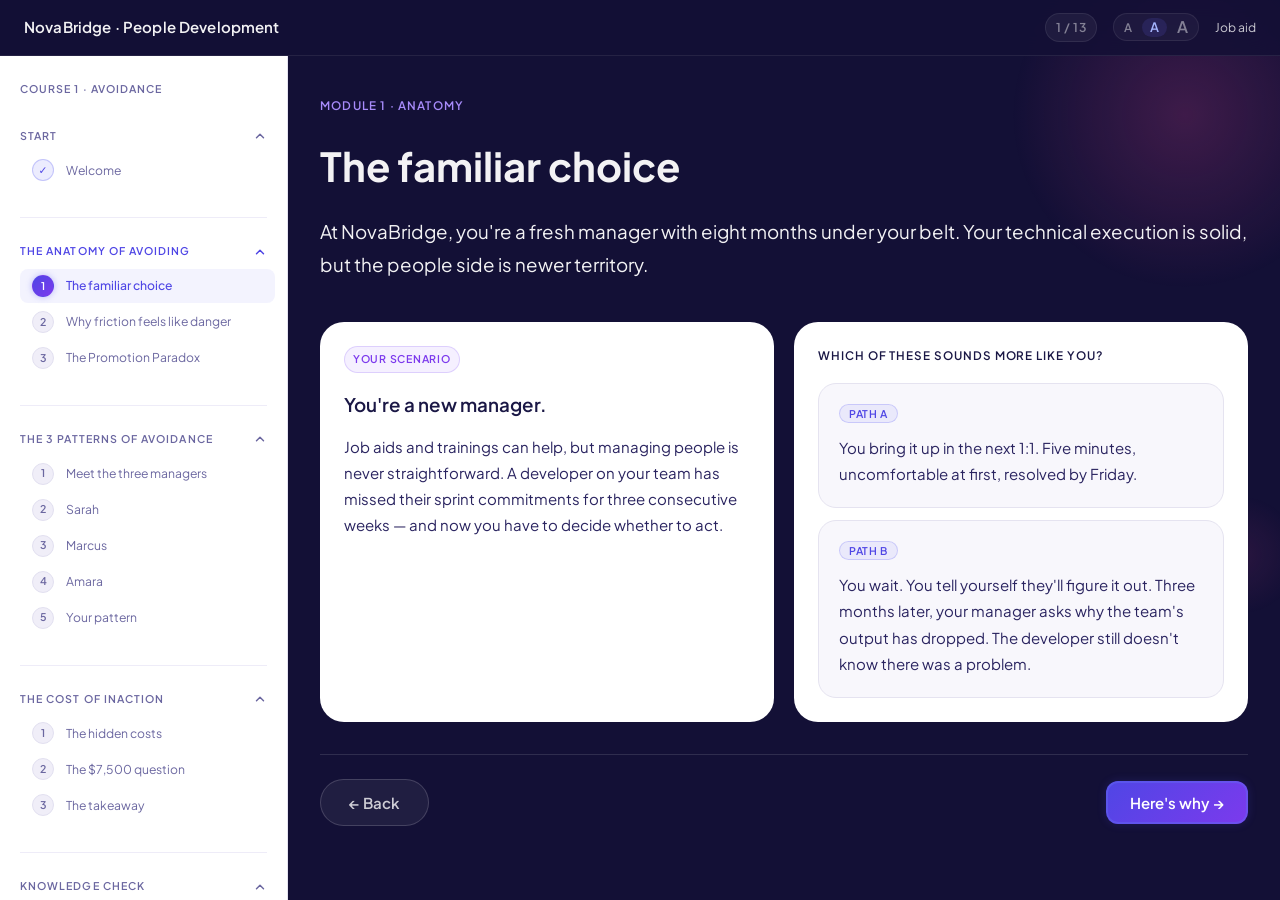
==== commit b70563c7: "Add the final screen, plus keyboard and contrast fixes The course now ends on a wrap-up screen inste" ====
--- a/stage1.html
+++ b/stage1.html
@@ -911,7 +911,7 @@
   <nav class="nav">
     <span class="nav-brand">NovaBridge &middot; People Development</span>
     <div style="display:flex;align-items:center;gap:var(--space-4);">
-      <span class="nav-counter" id="screen-counter">1 / 12</span>
+      <span class="nav-counter" id="screen-counter">1 / 13</span>
       <div class="text-toggle">
         <button class="text-toggle-btn text-toggle-btn--sm" data-size="text-sm">A</button>
         <button class="text-toggle-btn text-toggle-btn--md" data-size="text-md">A</button>
@@ -1026,6 +1026,19 @@
         <div class="sidebar-item" onclick="window.location.href='stage4.html'">
           <div class="sidebar-step-num">1</div>
           Check your understanding
+        </div>
+      </div>
+      <div class="sidebar-divider"></div>
+
+      <!-- FINISH -->
+      <div class="sidebar-module-toggle sidebar-module-toggle--open" onclick="toggleSidebarSection(this)">
+        <span>Finish</span>
+        <svg class="sidebar-chevron" aria-hidden="true" viewBox="0 0 24 24" width="14" height="14" fill="none" stroke="currentColor" stroke-width="2.5" stroke-linecap="round" stroke-linejoin="round"><path d="M6 9l6 6 6-6"/></svg>
+      </div>
+      <div class="sidebar-screens sidebar-collapsible sidebar-collapsible--open">
+        <div class="sidebar-item" onclick="window.location.href='complete.html'">
+          <div class="sidebar-step-num">1</div>
+          Wrap-up
         </div>
       </div>
     </aside>
@@ -1273,9 +1286,9 @@
 
     // ── Screen manifest ──────────────────────────────────────────
     const SCREENS = [
-      { id: 'screen-1', counter: '1 / 12', sbarId: 'sbar-1' },
-      { id: 'screen-2', counter: '2 / 12', sbarId: 'sbar-2' },
-      { id: 'screen-3', counter: '3 / 12', sbarId: 'sbar-3' },
+      { id: 'screen-1', counter: '1 / 13', sbarId: 'sbar-1' },
+      { id: 'screen-2', counter: '2 / 13', sbarId: 'sbar-2' },
+      { id: 'screen-3', counter: '3 / 13', sbarId: 'sbar-3' },
     ];
 
     let current = 0;
